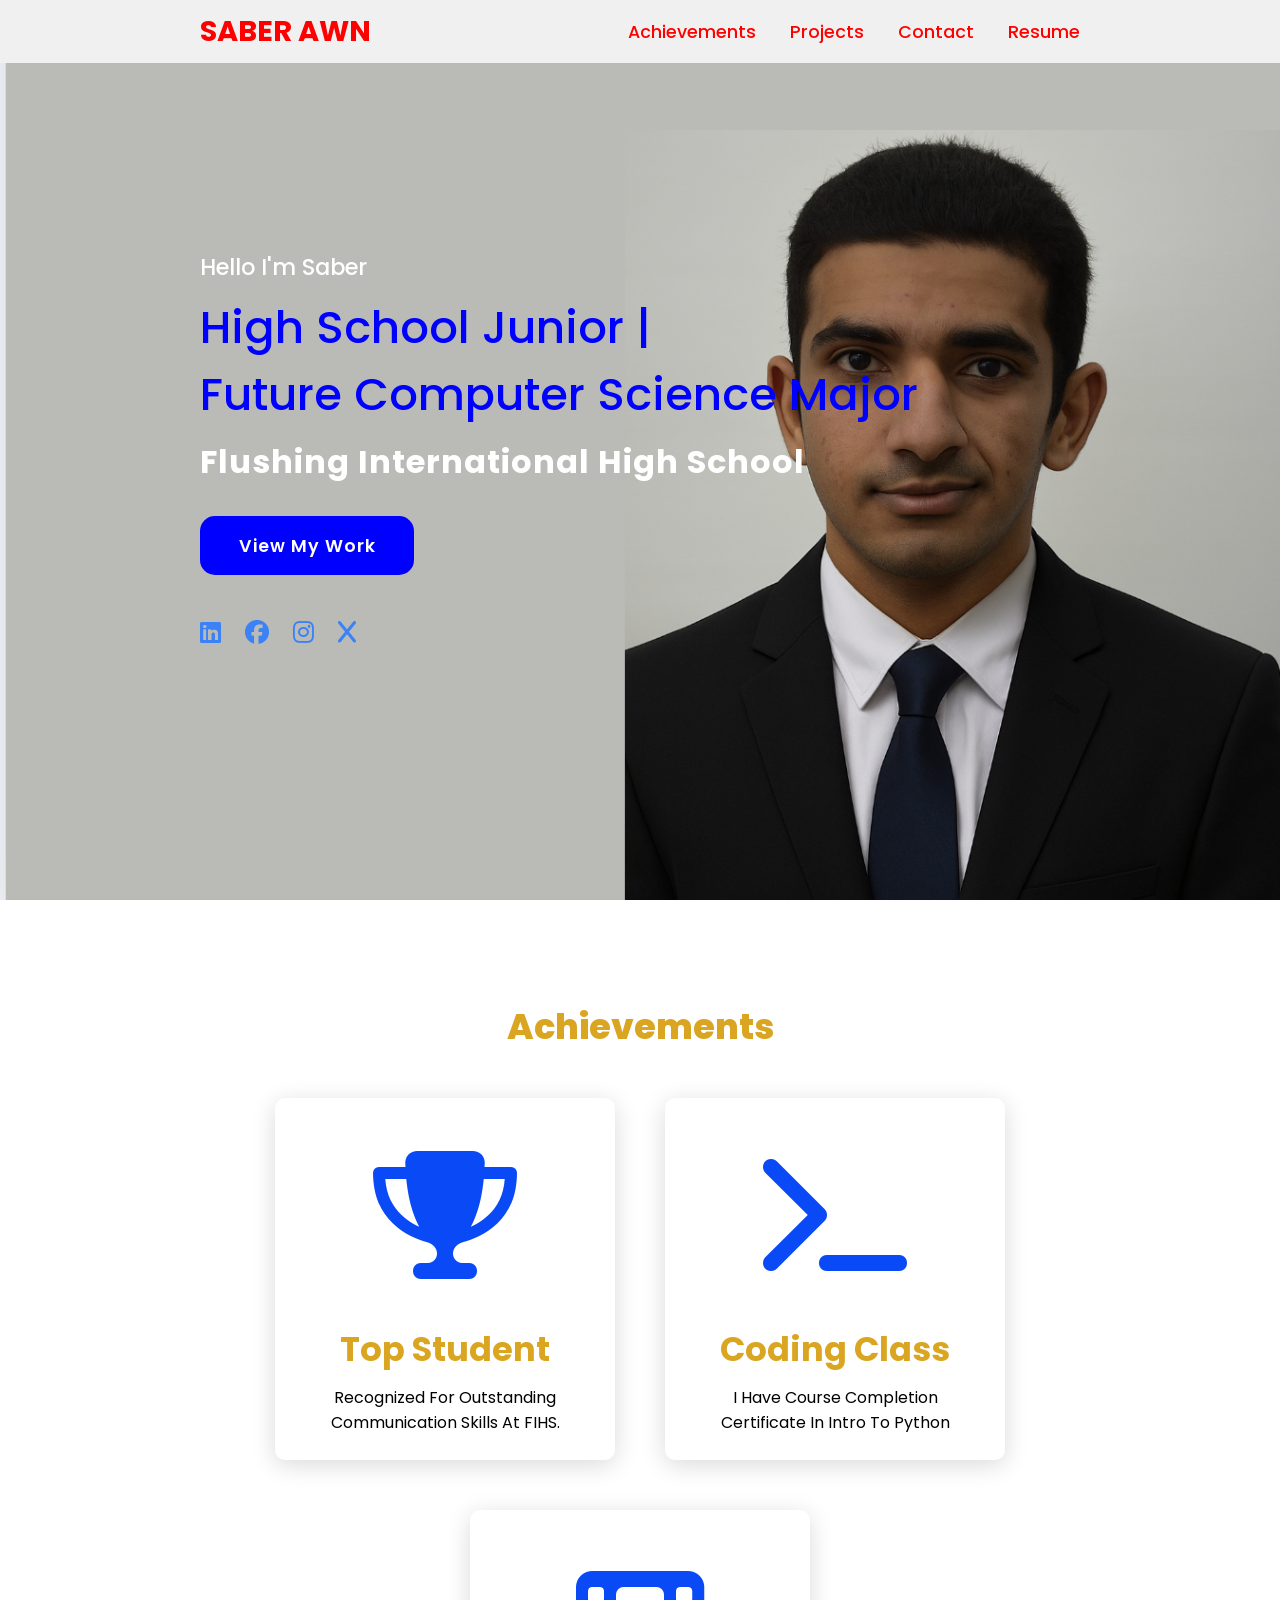
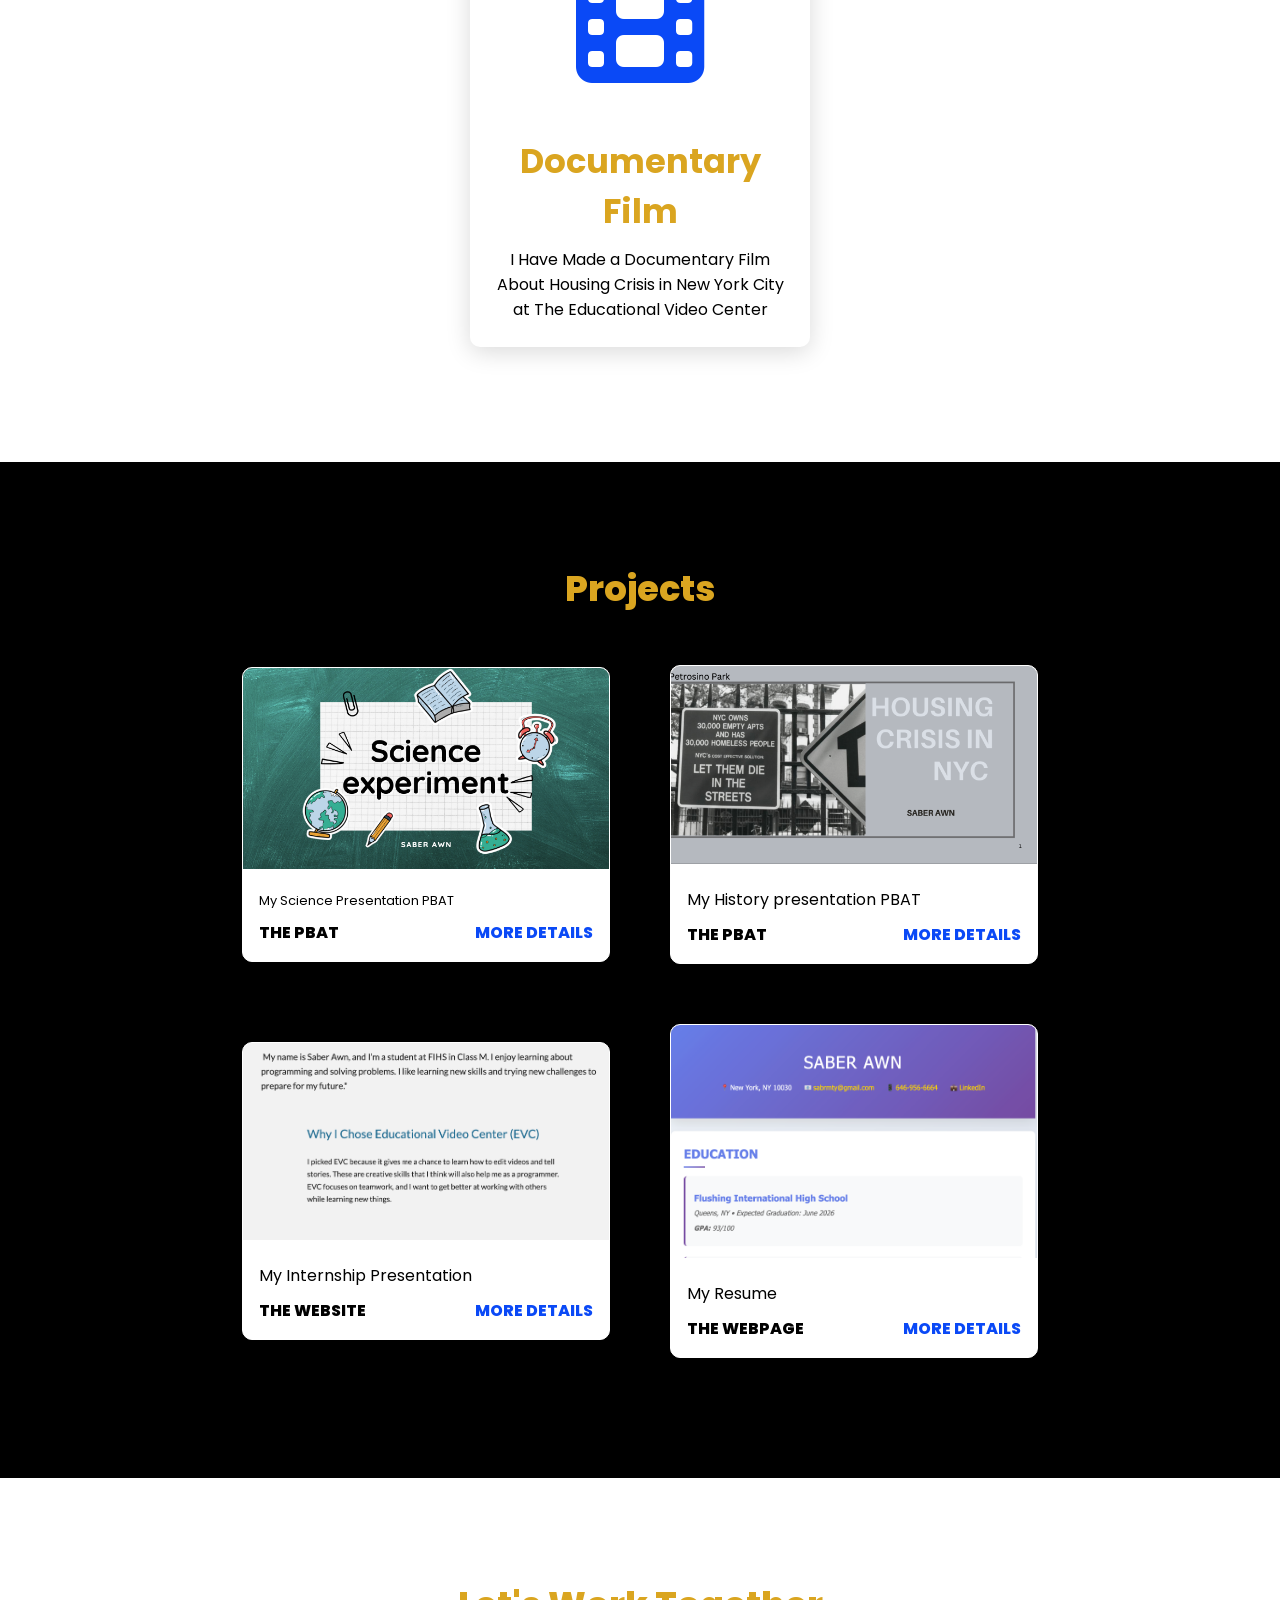
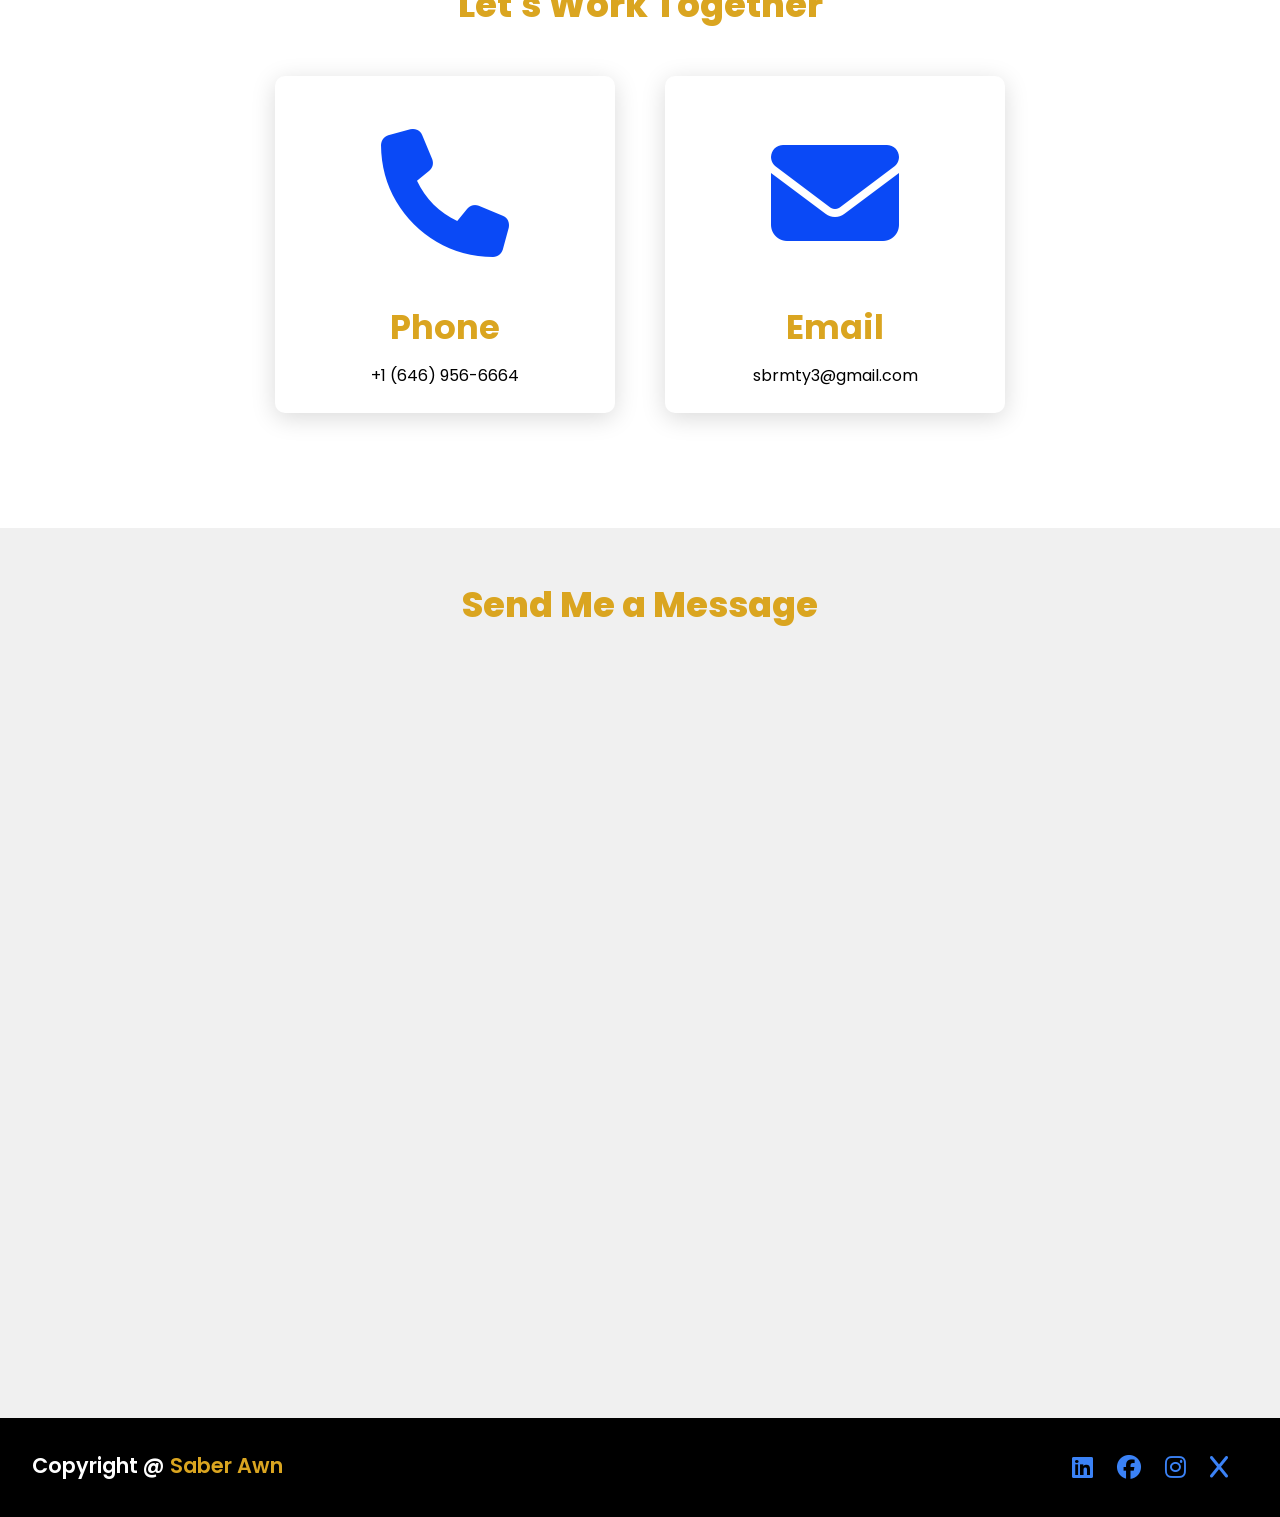
==== index.html @ ce673842 "update" ====
<!DOCTYPE html>
<html lang="en">
<head>
    <meta charset="UTF-8">
    <meta name="viewport" content="width=device-width, initial-scale=1.0">
    <link rel="stylesheet" href="https://cdnjs.cloudflare.com/ajax/libs/font-awesome/6.7.2/css/all.min.css">
    <link rel="stylesheet" href="style.css">
    <title>Saber Awn</title>
    <link rel="icon" type="image/x-icon" href="favicon.ico/favicon_io/android-chrome-192x192.png">
    <!-- Google tag (gtag.js) -->
<script async src="https://www.googletagmanager.com/gtag/js?id=G-M1ZQZ304C9"></script>
<script>
  window.dataLayer = window.dataLayer || [];
  function gtag(){dataLayer.push(arguments);}
  gtag('js', new Date());

  gtag('config', 'G-M1ZQZ304C9');
</script>
</head>
<body>
    <header> 
        <a href="#" class="logo ">Saber Awn</a>
        <nav class="navigation">
            <a href="#Achievements">Achievements</a>
            <a href="#projects">Projects</a>
            <a href="#contact">Contact</a>
            <a href="./Resume/my_resume.html">Resume</a>
        </nav>
    </header>

    <section class="main">
        <div>
            <h2>Hello I'm Saber <br><span>High School Junior | <br>Future Computer Science Major</span></h2>
            <h3> Flushing International High School</h3>
            <a href="#projects" class="main-btn ">View My Work</a>
            <div class="soial-icons">
                <a href="https://www.linkedin.com/in/saber-awn-20b7562ba/"><i class="fa-brands fa-linkedin"></i></a>
                <a href="https://www.facebook.com/profile.php?id=100034119039541"><i class="fa-brands fa-facebook"></i></a>
                <a href="https://www.instagram.com/sbr._.16/"><i class="fa-brands fa-instagram"></i></a>
                <a href="#"><i class="fa-solid fa-x"></i></a>

            </div>
        </div>

    </section>

    <section id="Achievements">
        <h2 class="title">Achievements</h2>
        <div class="content">
            <div class="card">
                <div class="icon">
                    <i class="fa-solid fa-trophy"></i>
                </div>
                <div class="info">
                    <h3>Top Student</h3>
                    <p>Recognized For Outstanding Communication Skills At FIHS.</p>
                </div>
            </div>
            <div class="card">
                <div class="icon">
                    <i class="fa-solid fa-terminal"></i>
                </div>
                <div class="info">
                    <h3>Coding Class</h3>
                    <p>I Have Course Completion Certificate In Intro To Python</p>
                </div>
            </div>
            <div class="card">
                <div class="icon">
                    <i class="fa-solid fa-film"></i>
                </div>
                <div class="info">
                    <h3> Documentary Film</h3>
                    <p>I Have Made a Documentary Film About Housing Crisis in New York City at The Educational Video Center</p>
                </div>
            </div>
        </div> 
    </section>

    <section class="projects" id="projects">
        <h2 class="title"> Projects</h2>
        <div class="content">
            <div class="project-card">
                <div class="project-image">
                    <img src="images/Screenshot 2025-03-21 at 4.59.46 PM.png"/>
                </div>
                <div class="project-info">
                    <p class="project-category">My Science Presentation PBAT</p>
                    <strong class="project-title">
                        <span>The PBAT</span>
                        <a href="pdf/presentation for saber_20240524_183401_0000.pdf" class="More-details">More Details</a>
                    </strong>
                </div>
            </div>
            <div class="project-card">
                <div class="project-image">
                    <img src="images/Screenshot 2025-03-21 at 5.25.22 PM.png"/>
                </div>
                <div class="project-info">
                    <p class="project-categor">My History presentation PBAT</p>
                    <strong class="project-title">
                        <span>The PBAT</span>
                        <a href="pdf/History PBAT_20250321_162429_0000.pdf" class="More-details">More Details</a>
                    </strong>
                </div>
            </div>
            <div class="project-card">
                <div class="project-image">
                    <img src="images/Screenshot 2025-03-21 at 5.28.54 PM.png"/>
                </div>
                <div class="project-info">
                    <p class="project-categor">My Internship Presentation</p>
                    <strong class="project-title">
                        <span>The Website</span>
                        <a href="https://sites.google.com/nycstudents.net/saber-awn/about?pli=1&authuser=4" class="More-details">More Details</a>
                    </strong>
                </div>
            </div>
            <div class="project-card">
                <div class="project-image">
                    <img src="images/Resume.png"/>
                </div>
                <div class="project-info">
                    <p class="project-categor">My Resume</p>
                    <strong class="project-title">
                        <span>The Webpage</span>
                        <a href="./Resume/my_resume.html" class="More-details">More Details</a>
                    </strong>
                </div>
            </div>
        </div>
    </section>
    <section class="cards contact" id="contact">
        <h2 class="title">Let's Work Together</h2>
        <div class="content">
            <div class="card">
                <div class="icon">
                    <i class="fas fa-phone"></i>
                </div>
                <div class="info">
                    <h3>Phone</h3>
                    <p><a href="sms:+16469566664" style="text-decoration: none; color: inherit;">+1 (646) 956-6664</a></p>
                </div>
            </div>
            <div class="card">
                <div class="icon">
                    <i class="fas fa-envelope"></i>
                </div>
                <div class="info">
                    <h3>Email</h3>
                    <p><a href="https://mail.google.com/mail/?view=cm&fs=1&to=sbrmty3@gmail.com" target="_blank" style="text-decoration: none; color: inherit;">sbrmty3@gmail.com</a></p>
                </div>
            </div>
        </div>
    </section>
    <section id="contact-form">
    <h2 class="title">Send Me a Message</h2>
    <div class="form-container">
        <iframe src="https://docs.google.com/forms/d/e/1FAIpQLSfvhtZJKUwGpBz9OEqY_GlF-Fyp3phHawpEoHS9QrpFqyehDg/viewform?embedded=true" 
                width="640" height="689" frameborder="0" marginheight="0" marginwidth="0">
            Loading…
        </iframe>
    </div>
</section>
<footer class="footer">
        <p class="footer-title">Copyright @ <span>Saber Awn</span></p>
        <div class="soial-icons">
            <a href="https://www.linkedin.com/in/saber-awn-20b7562ba/"><i class="fa-brands fa-linkedin"></i></a>
            <a href="https://www.facebook.com/profile.php?id=100034119039541"><i class="fa-brands fa-facebook"></i></a>
            <a href="https://www.instagram.com/sbr._.16/"><i class="fa-brands fa-instagram"></i></a>
            <a href="#"><i class="fa-solid fa-x"></i></a>

        </div>
    </footer>

</body>
</html>
---- style.css ----
@import url('https://fonts.googleapis.com/css2?family=Poppins:ital,wght@0,100;0,200;0,300;0,400;0,500;0,600;0,700;0,800;0,900;1,100;1,200;1,300;1,400;1,500;1,600;1,700;1,800;1,900&display=swap');
*{
    font-family: "Poppins", sans-serif;
    margin: 0;
    padding: 0;
    box-sizing: border-box;
    scroll-behavior: smooth;
}
header{
    background-color: #f0f0f0;
    width: 100%;
    position: fixed;
    z-index: 999 ;
    display: flex ;
    justify-content: space-between;
    align-items: center ;
    padding: 10px 200px ;
}

.logo{
    text-decoration:  none;
    color: red;
    text-transform: uppercase;
    font-weight: 700;
    font-size: 1.8em;
}

.navigation a{
     color: red;
     text-decoration: none ;
     font-size: 1.1em ;
     font-weight: 500 ;
     padding-left: 30px;

}

.navigation a:hover{
    color: blue;

}

section{
    padding: 100px 200px ;
}

.main{
    width: 100%;
    min-height: 100vh;
    display: flex;
    align-items: center ;
    background: url(images/new\ picture.png) no-repeat; 
    background-size: cover;
    background-position: right center;
    background-attachment: fixed;
}
.main h2{
    color: white;
    font-size: 1.4em;
    font-weight: 500;
}

.main h2 span{
    display: inline-block;
    margin-top: 10px;
    color: blue;
    font-size: 2em;
    font-weight: 500;
}

.main h3{
    color: white;
    font-size: 2em;
    font-weight: 700;
    letter-spacing: 1px;
    margin-top: 10px;
    margin-bottom: 30px;
}

.main-btn{
    color: white;
     background-color: blue;
     text-decoration: none ;
     font-size: 1.1em ;
     font-weight: 600;
     display: inline-block ;
     padding: 0.9375em 2.1875em;
     letter-spacing: 1px;
     border-radius: 15px;
     margin-bottom: 40px;
     transition: 0.7s ease;
}

.main-btn:hover{
    background-color: #0a49f6;
    transform: scale(1.1);
}

.soial-icons a {
    color: #fff;
    font-size: 1.7em;
    padding-right: 30px;
}

.title{
     display: flex;
     justify-content: center;
     color: goldenrod;
     font-size: 2.2em;
     font-weight: 800;
     margin-bottom: 30px;
}

.content {
    display: flex; 
    justify-content: center; /* Moves the cards to the center horizontally */
    align-items: center; /* Moves the cards to the center vertically */
    flex-wrap: wrap; /* Allows cards to go to the next line if needed */
    gap: 20px; /* Adds space between cards */
}

.card {
    background-color: #fff;
    width: 21.25em;
    box-shadow: 0 5px 25px rgba(1 1 1 / 15%);
    border-radius: 10px;
    padding: 25px;
    margin: 15px ;
    transition: 0.7s ease;


}

.card:hover{
    transform: scale(1.1);
}

.icon{
    color: #0a49f6;
    font-size: 8em;
    text-align: center;
}
.info{
    text-align: center;
}

.info h3{
    color: goldenrod;
    font-size: 2.1em;
    font-weight: 700;
    margin: 10px;
}

.projects{
    background-color: black;
}

.projects.content{
    margin-top: 30px ;
}

.project-card{
    background-color: #fff;
    border: 1px solid #fff ;
}



.project-card{
    background-color: #fff;
    border: 1px solid white;
    min-height: 14em;
    width: 23em;
    overflow: hidden;
    border-radius: 10px;
    margin: 20px;
    transition: 0.7s ease;
}

.project-card:hover{
    transform: scale(1.1);
}
.project-card:hover .project-image{
    opacity: 0.9;
}

.project-image img{
    width: 100%;
     
}

.project-info{
    padding: 1em;
}

.project-category{
    font-size: 0.8em;
    color: black;
}

.project-title{
    display: flex;
    justify-content: space-between;
    text-transform: uppercase;
    font-weight: 800;
    margin-top: 10px;
}

.More-details{
    text-decoration: none;
    color: #0a49f6;
}
.More-details:hover{
    color: purple;
}

.footer{
    background-color: black;
    color: white;
    padding: 2em;
    display: flex;
    justify-content: space-between;
}

.footer-title{
    font-size: 1.3em;
    font-weight: 600;
}

.footer-title span{
    color: goldenrod;
}

.soial-icons a {
    color: #3b82f6;
    font-size: 1.5em;
    padding-right: 20px;
    transition: color 0.3s ease;
}

.soial-icons a:hover {
    color: #2563eb;
}
#contact-form {
    padding: 50px 20px;
    background-color: #f0f0f0;
    text-align: center;
}

#contact-form .form-container {
    max-width: 800px;
    margin: auto;
}

#contact-form iframe {
    width: 100%;
    height: 700px;
    border: none;
    border-radius: 10px;
}


@media (max-width:1023px){
    header{
        padding: 12px 20px;
    }
    .navigation a {
        padding-left: 10px;
    }
    
    .title {
        font-size: 1.8em;
    }
    
    section {
        padding: 80px 20px;
    }
    
    .main-content h2 {
        font-size: 1em;
    }
    
    .main-content h3 {
        font-size: 1.6em;
    }
    
    .content {
        flex-direction: column;
        align-items: center;
    }
}

@media (max-width: 641px) {
    body {
        font-size: 12px;
    }

    .main-content h2 {
        font-size: 0.8em;
    }

    .main-content h3 {
        font-size: 1.4em;
    }
}

@media (max-width: 300px) {
    body {
        font-size: 10px;
    }
}
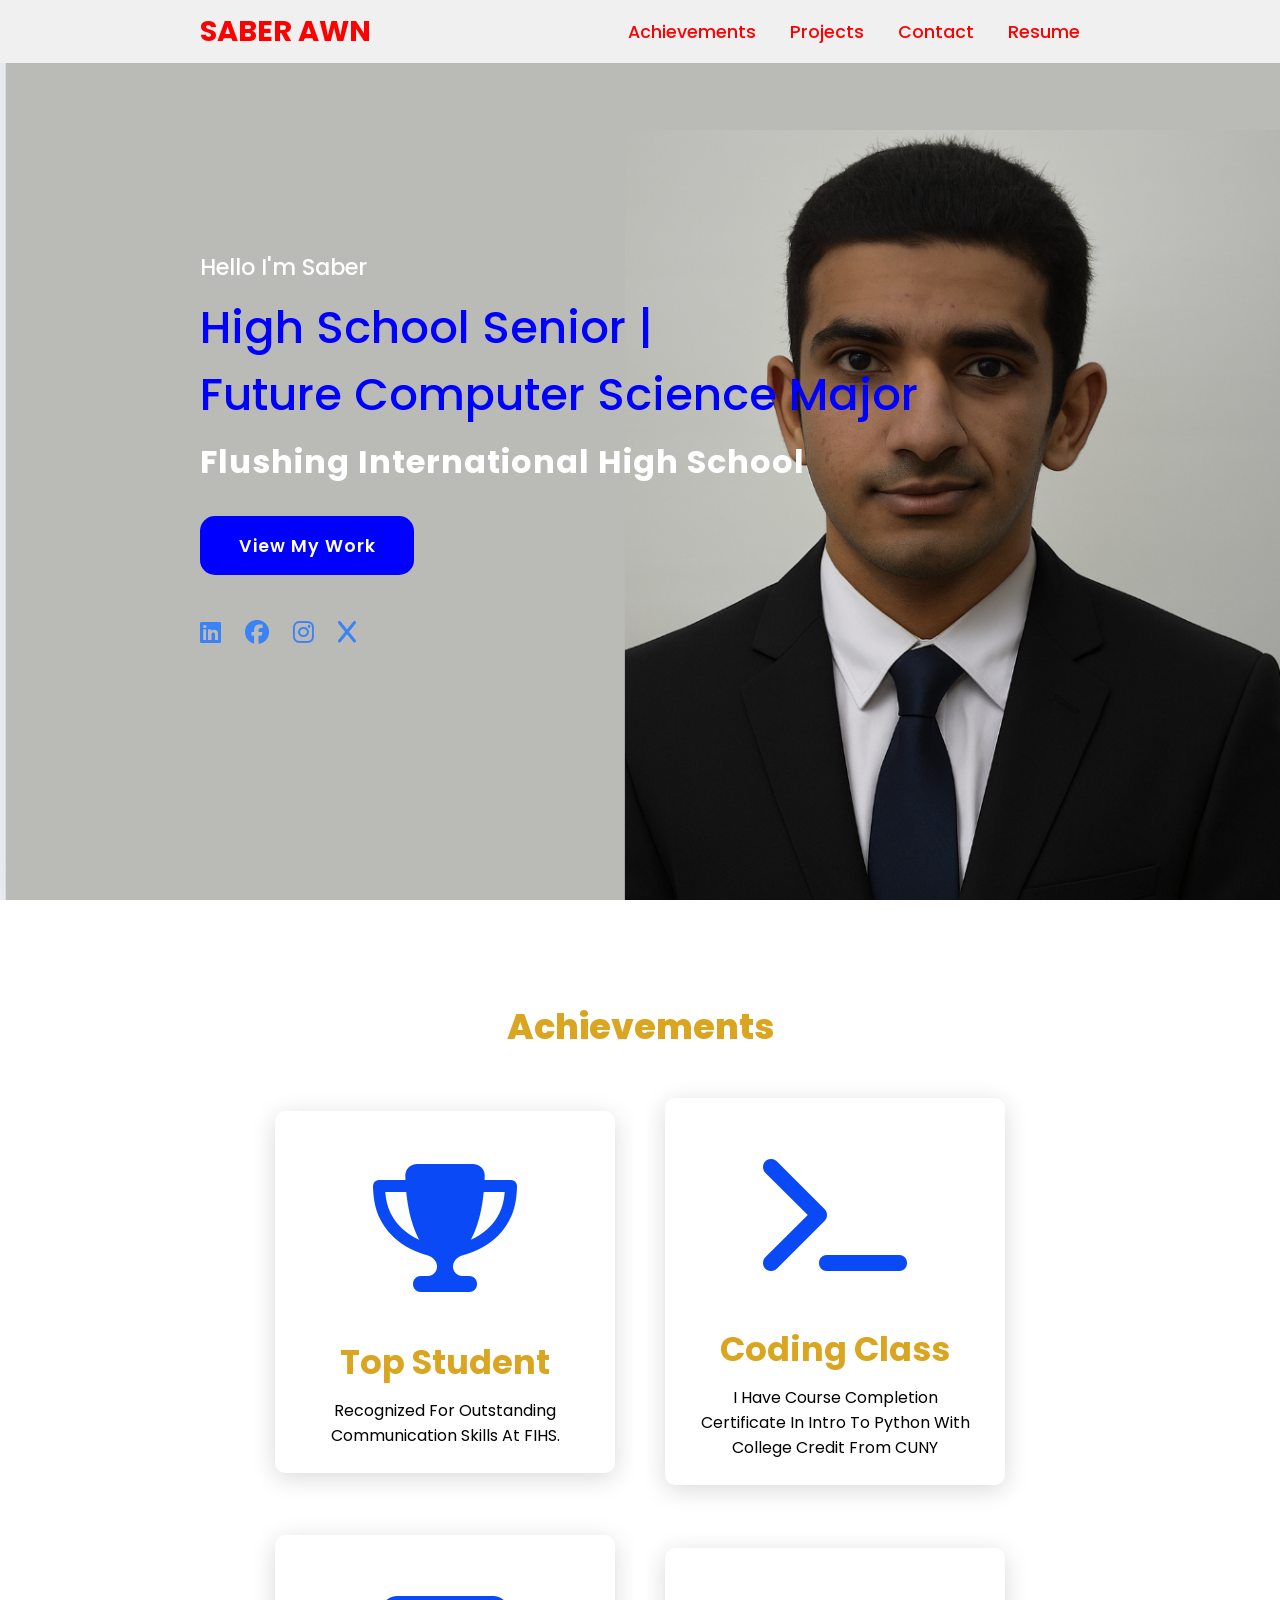
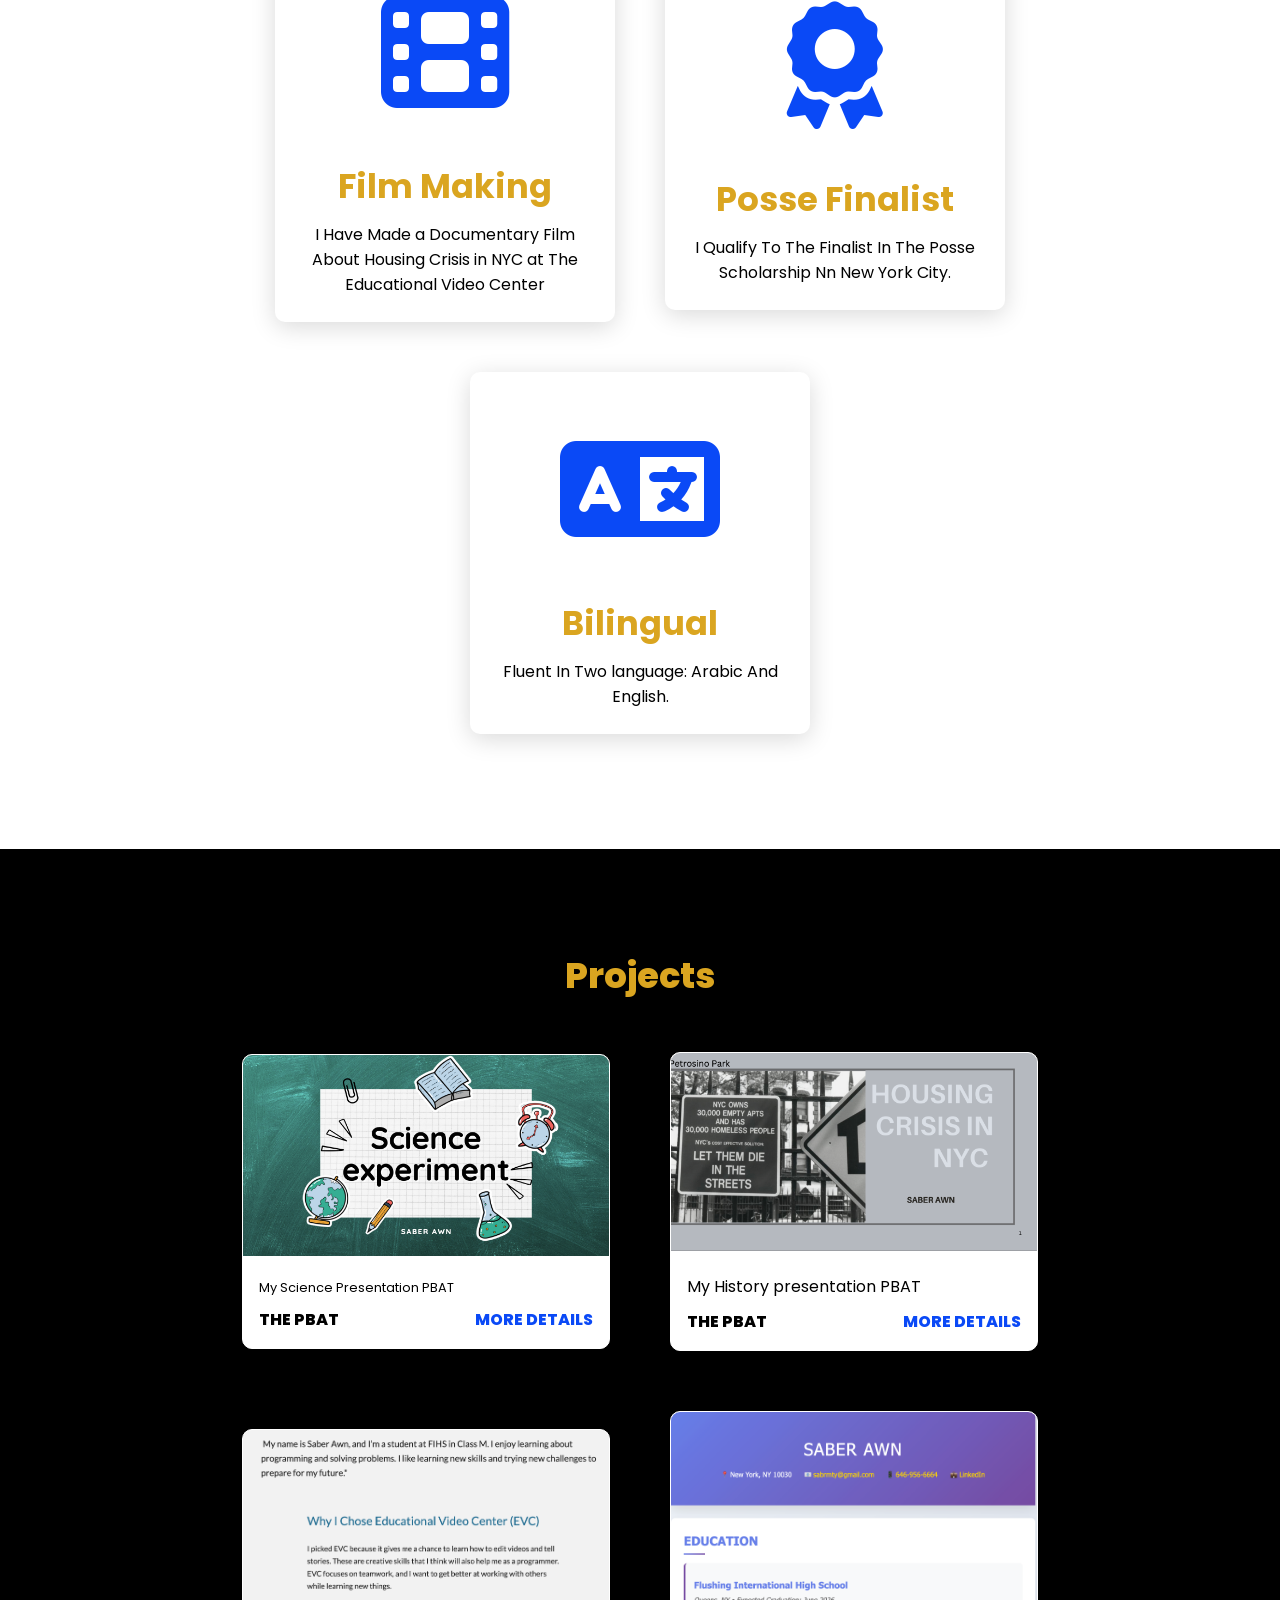
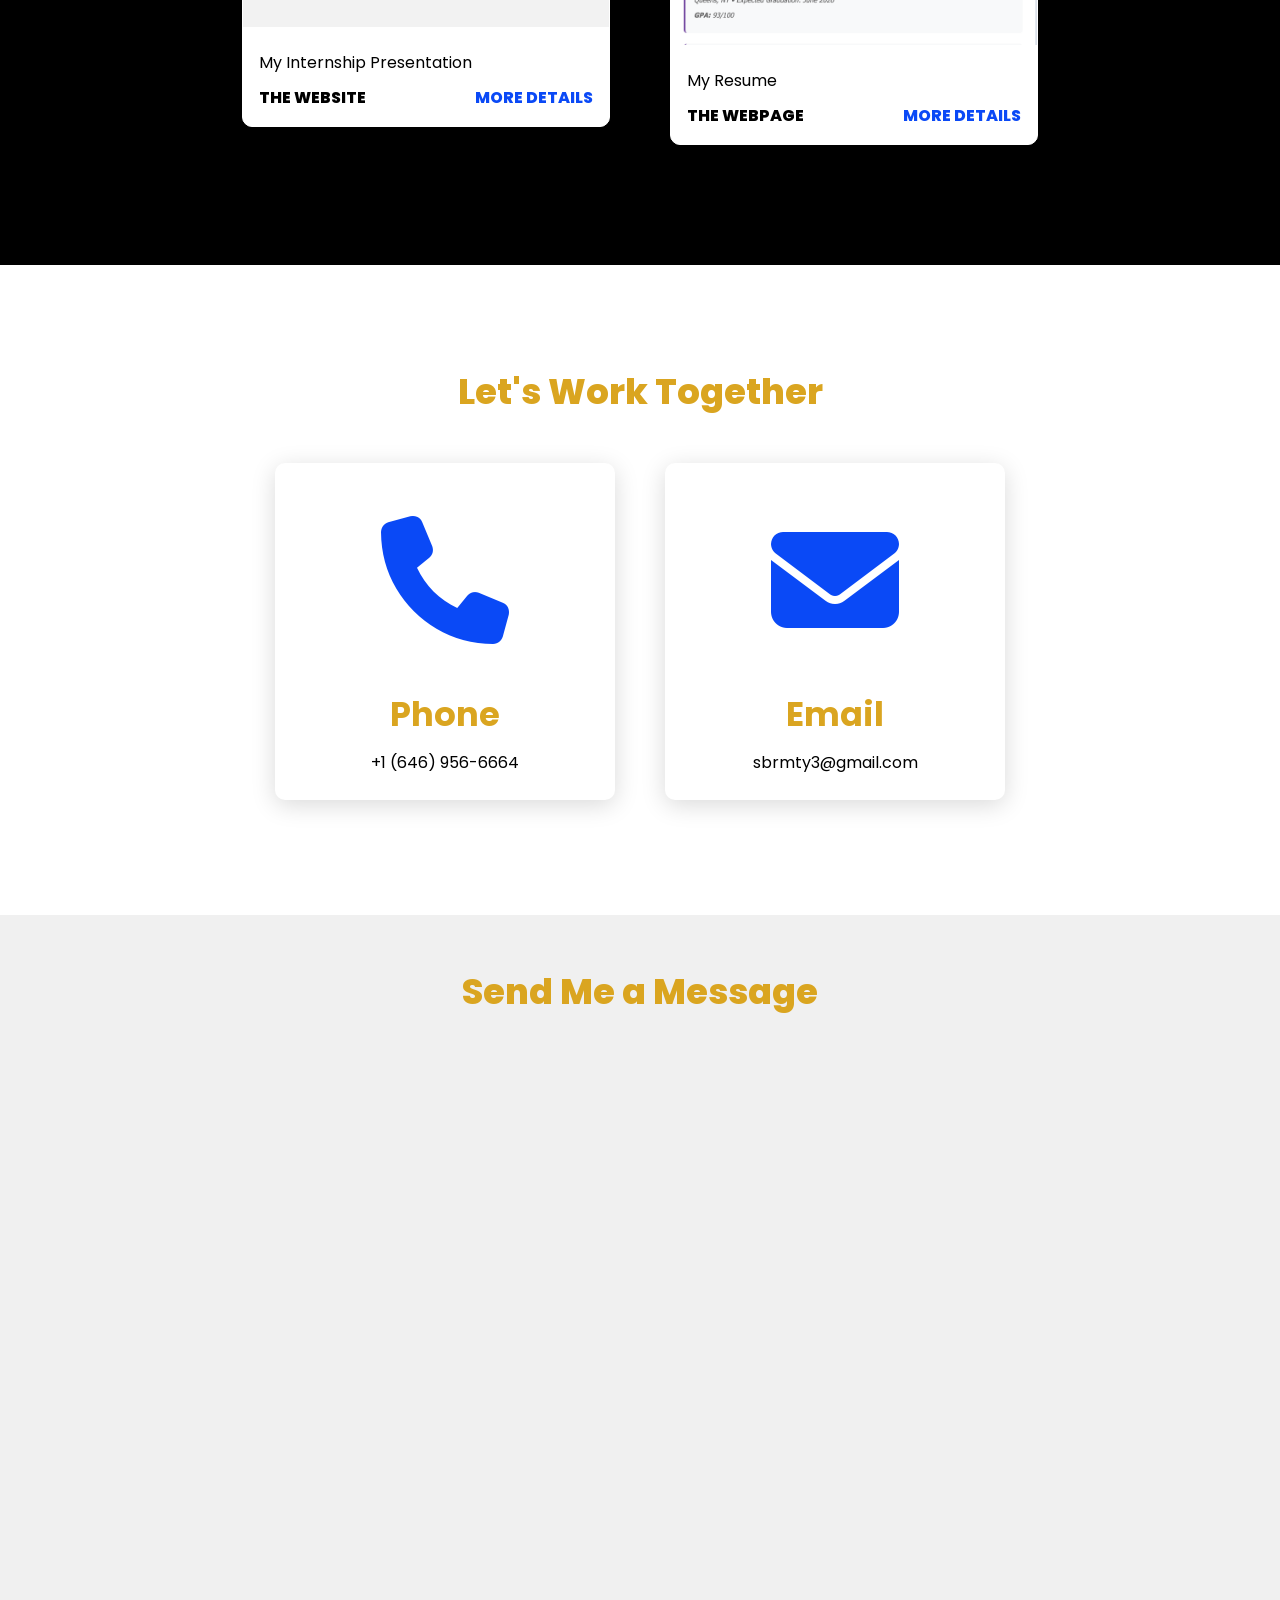
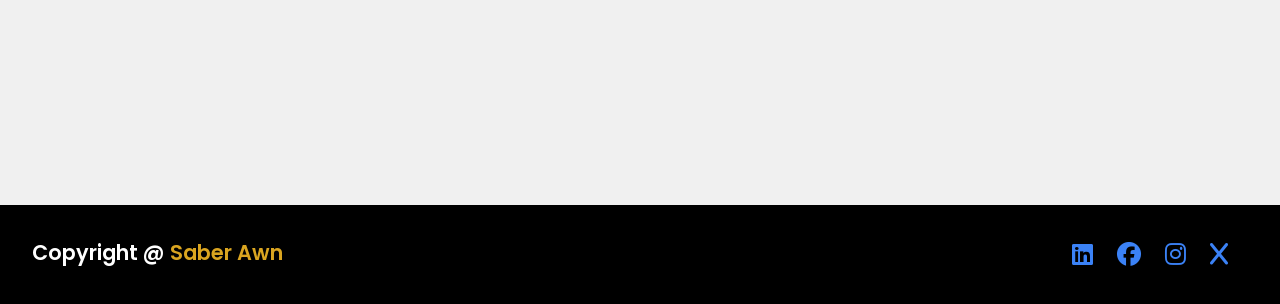
==== commit 0421ff93: "Achievment update" ====
--- a/index.html
+++ b/index.html
@@ -30,7 +30,7 @@
 
     <section class="main">
         <div>
-            <h2>Hello I'm Saber <br><span>High School Junior | <br>Future Computer Science Major</span></h2>
+            <h2>Hello I'm Saber <br><span>High School Senior | <br>Future Computer Science Major</span></h2>
             <h3> Flushing International High School</h3>
             <a href="#projects" class="main-btn ">View My Work</a>
             <div class="soial-icons">
@@ -62,7 +62,7 @@
                 </div>
                 <div class="info">
                     <h3>Coding Class</h3>
-                    <p>I Have Course Completion Certificate In Intro To Python</p>
+                    <p>I Have Course Completion Certificate In Intro To Python With College Credit From CUNY</p>
                 </div>
             </div>
             <div class="card">
@@ -70,8 +70,26 @@
                     <i class="fa-solid fa-film"></i>
                 </div>
                 <div class="info">
-                    <h3> Documentary Film</h3>
-                    <p>I Have Made a Documentary Film About Housing Crisis in New York City at The Educational Video Center</p>
+                    <h3>Film Making</h3>
+                    <p>I Have Made a Documentary Film About Housing Crisis in NYC at The Educational Video Center</p>
+                </div>
+            </div>
+            <div class="card">
+                <div class="icon">
+                    <i class="fa-solid fa-award"></i>
+                </div>
+                <div class="info">
+                    <h3>Posse Finalist</h3>
+                    <p> I Qualify To The Finalist In The Posse Scholarship Nn New York City.</p>
+                </div>
+            </div>
+            <div class="card">
+                <div class="icon">
+                    <i class="fa-solid fa-language"></i>
+                </div>
+                <div class="info">
+                    <h3> Bilingual</h3>
+                    <p> Fluent In Two language: Arabic And English.</p>
                 </div>
             </div>
         </div> 
@@ -112,7 +130,7 @@
                     <p class="project-categor">My Internship Presentation</p>
                     <strong class="project-title">
                         <span>The Website</span>
-                        <a href="https://sites.google.com/nycstudents.net/saber-awn/about?pli=1&authuser=4" class="More-details">More Details</a>
+                        <a href="https://sites.google.com/view/evc-presentation/project-page" class="More-details">More Details</a>
                     </strong>
                 </div>
             </div>
--- a/style.css
+++ b/style.css
@@ -48,7 +48,7 @@
     min-height: 100vh;
     display: flex;
     align-items: center ;
-    background: url(images/new\ picture.png) no-repeat; 
+    background: url(images/new\ picture.png) no-repeat;
     background-size: cover;
     background-position: right center;
     background-attachment: fixed;
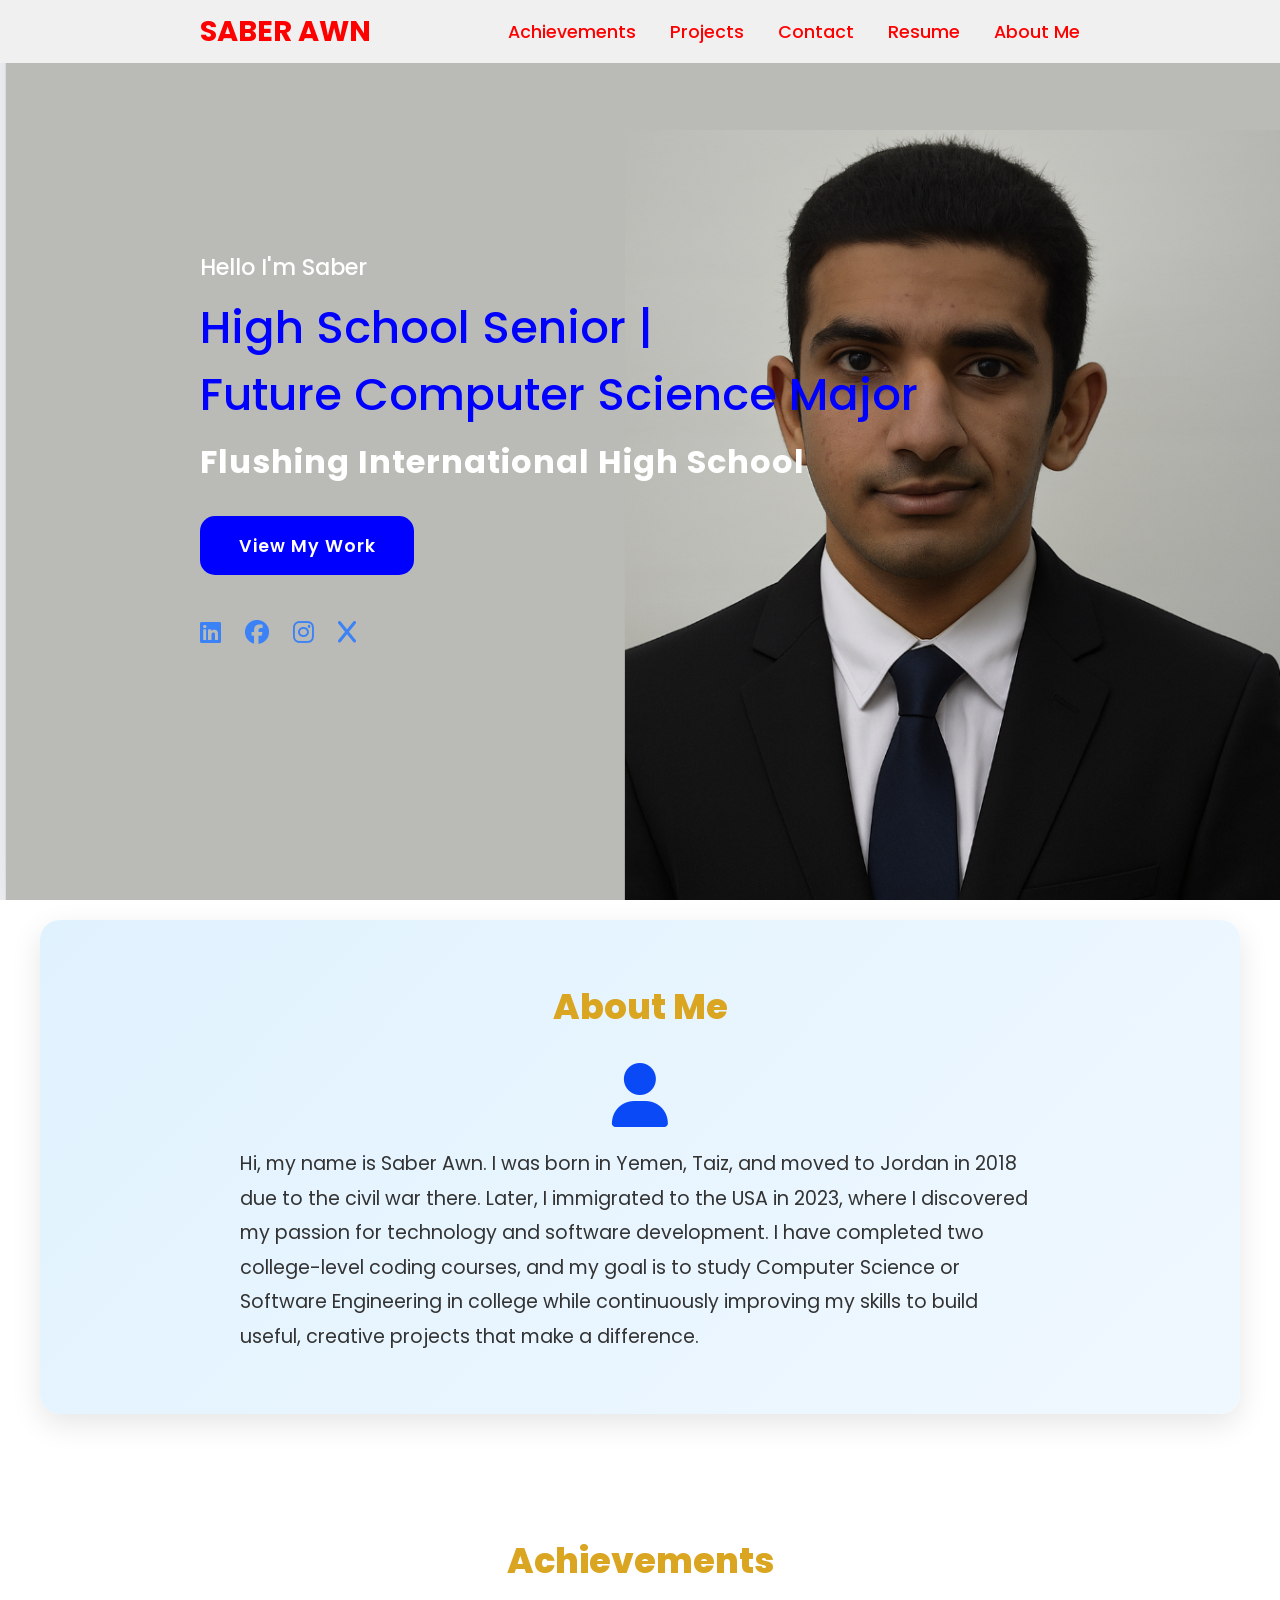
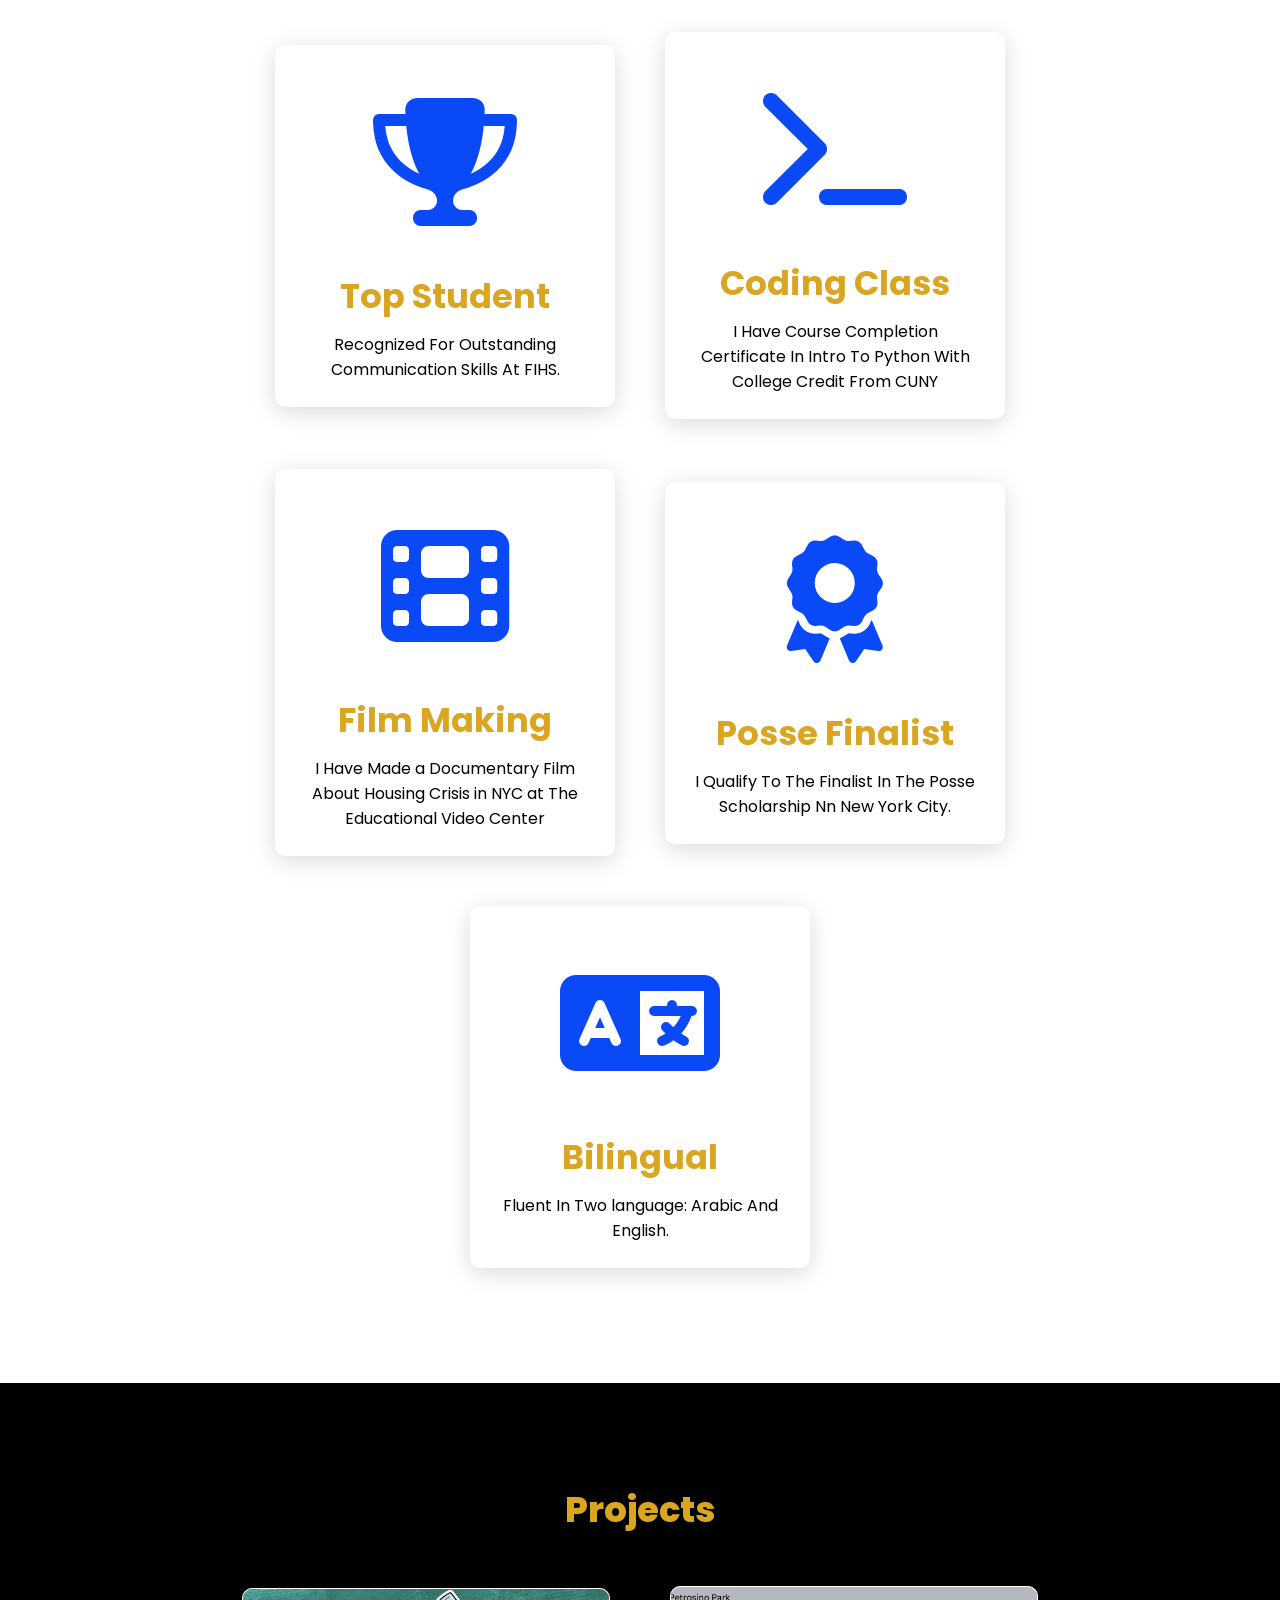
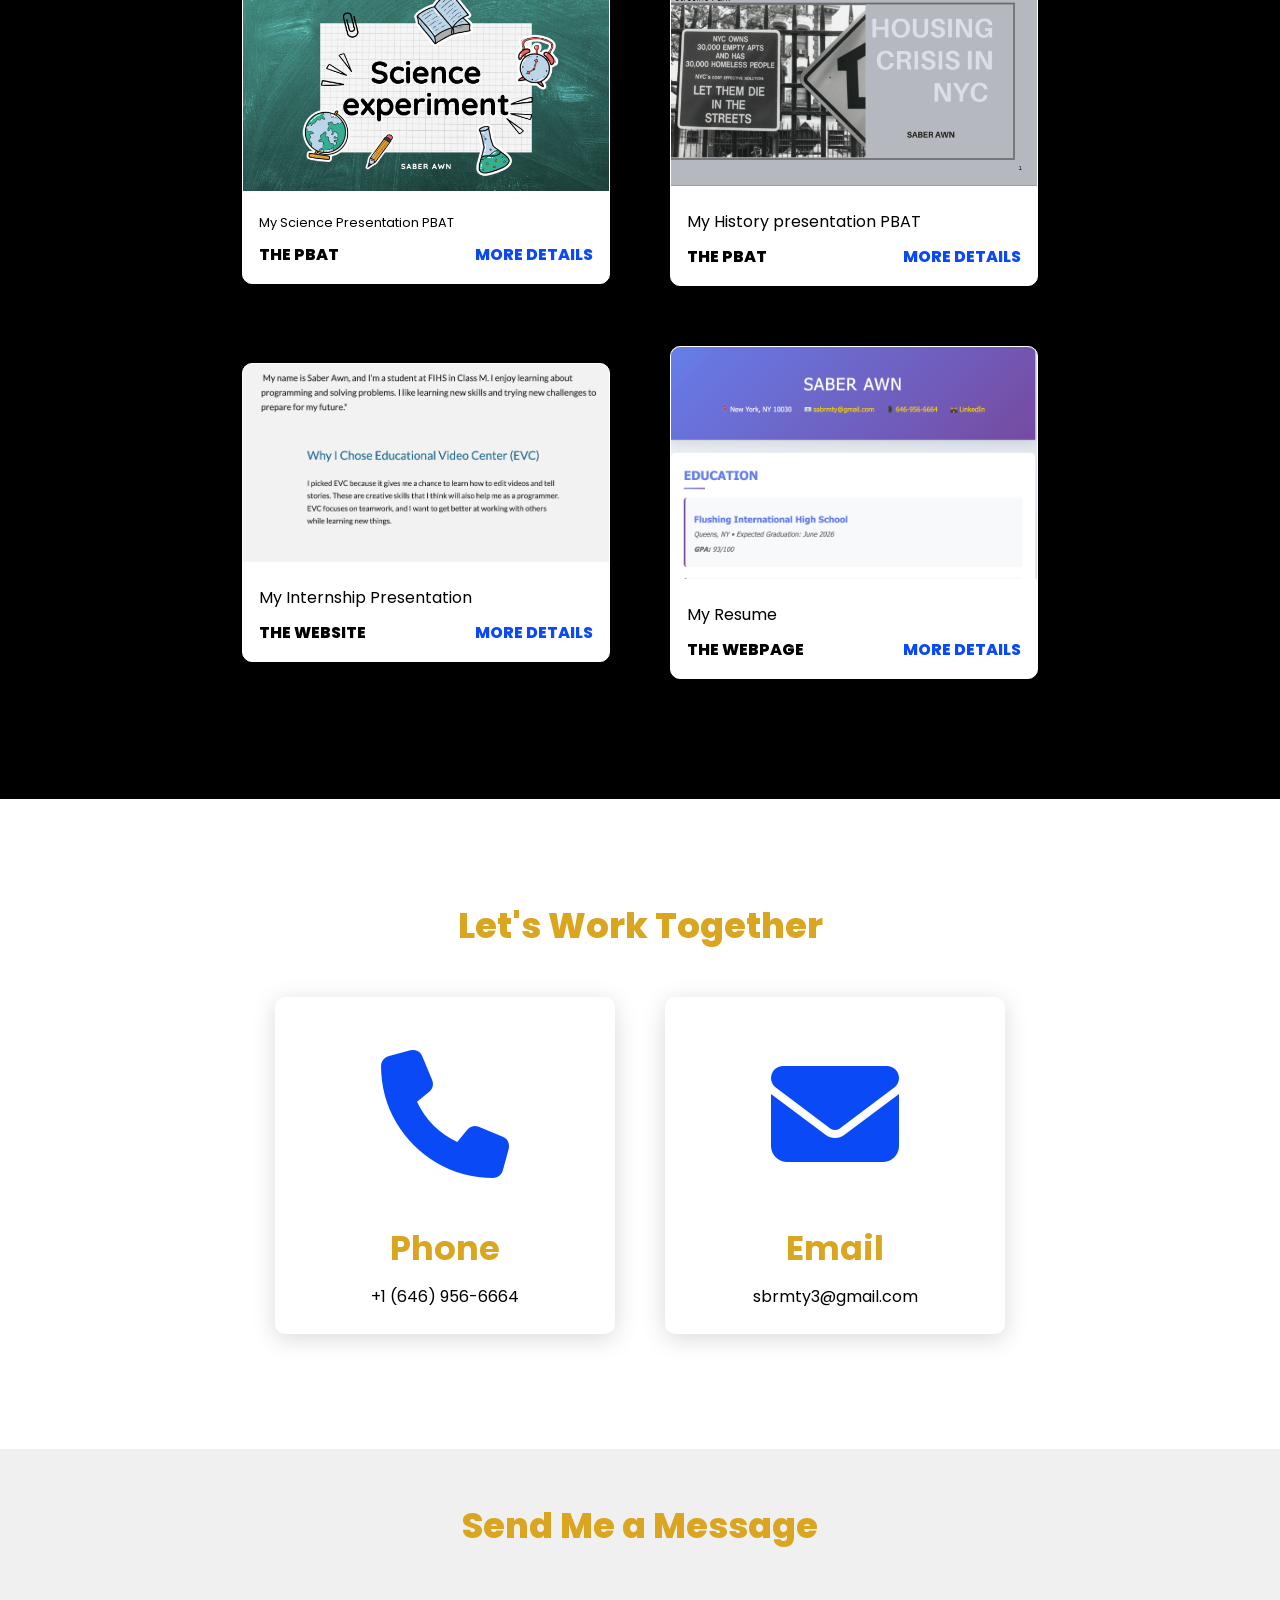
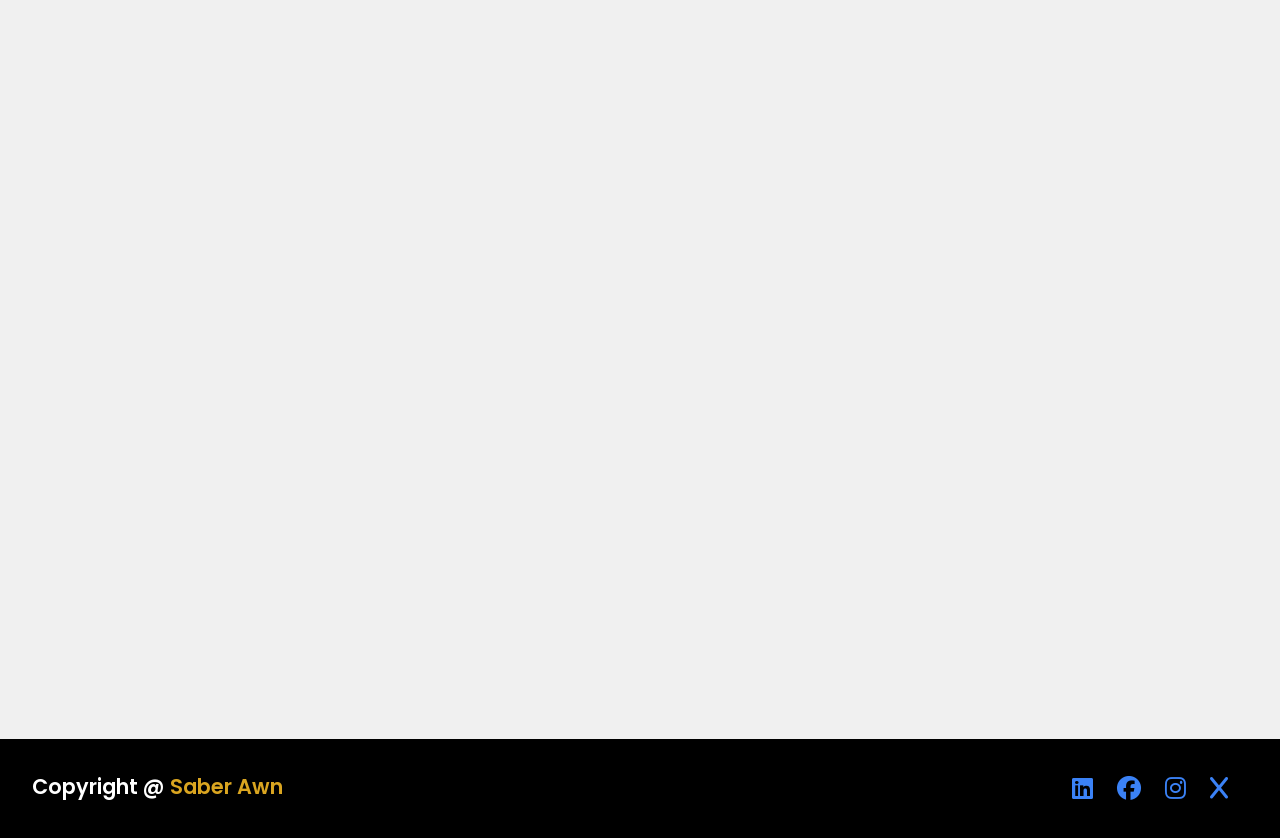
==== commit e16dba6e: "About me" ====
--- a/index.html
+++ b/index.html
@@ -25,6 +25,7 @@
             <a href="#projects">Projects</a>
             <a href="#contact">Contact</a>
             <a href="./Resume/my_resume.html">Resume</a>
+            <a href="#aboutme">About Me</a>
         </nav>
     </header>
 
@@ -40,6 +41,17 @@
                 <a href="#"><i class="fa-solid fa-x"></i></a>
 
             </div>
+        </div>
+
+    </section>
+
+    <section id="aboutme" class="aboutme">
+        <h2 class="title">About Me</h2>
+        <div class="information">
+            <div class="about-icon">
+                <i class="fa-solid fa-user"></i>
+            </div>
+            <p class="info">Hi, my name is Saber Awn. I was born in Yemen, Taiz, and moved to Jordan in 2018 due to the civil war there. Later, I immigrated to the USA in 2023, where I discovered my passion for technology and software development. I have completed two college-level coding courses, and my goal is to study Computer Science or Software Engineering in college while continuously improving my skills to build useful, creative projects that make a difference.</p>
         </div>
 
     </section>
--- a/style.css
+++ b/style.css
@@ -58,7 +58,47 @@
     font-size: 1.4em;
     font-weight: 500;
 }
-
+.information p{
+    color: #222222;
+    font-size: 1.4em;
+    font-weight: 500;
+    text-align:left;
+    margin: 40px auto;
+    line-height:2;
+
+}
+.aboutme {
+    background: linear-gradient(135deg, #e0f2fe 0%, #f0f8ff 100%);
+    padding: 60px 100px;
+    border-radius: 20px;
+    margin: 20px auto;
+    max-width: 1200px;
+    box-shadow: 0 10px 30px rgba(0, 0, 0, 0.1);
+}
+
+.about-icon {
+    text-align: center;
+    margin-bottom: 20px;
+}
+
+.about-icon i {
+    font-size: 4em;
+    color: #0a49f6;
+}
+
+.information {
+    text-align: center;
+}
+
+.information p {
+    color: #333;
+    font-size: 1.2em;
+    font-weight: 400;
+    line-height: 1.8;
+    margin: 0;
+    max-width: 800px;
+    margin: 0 auto;
+}
 .main h2 span{
     display: inline-block;
     margin-top: 10px;
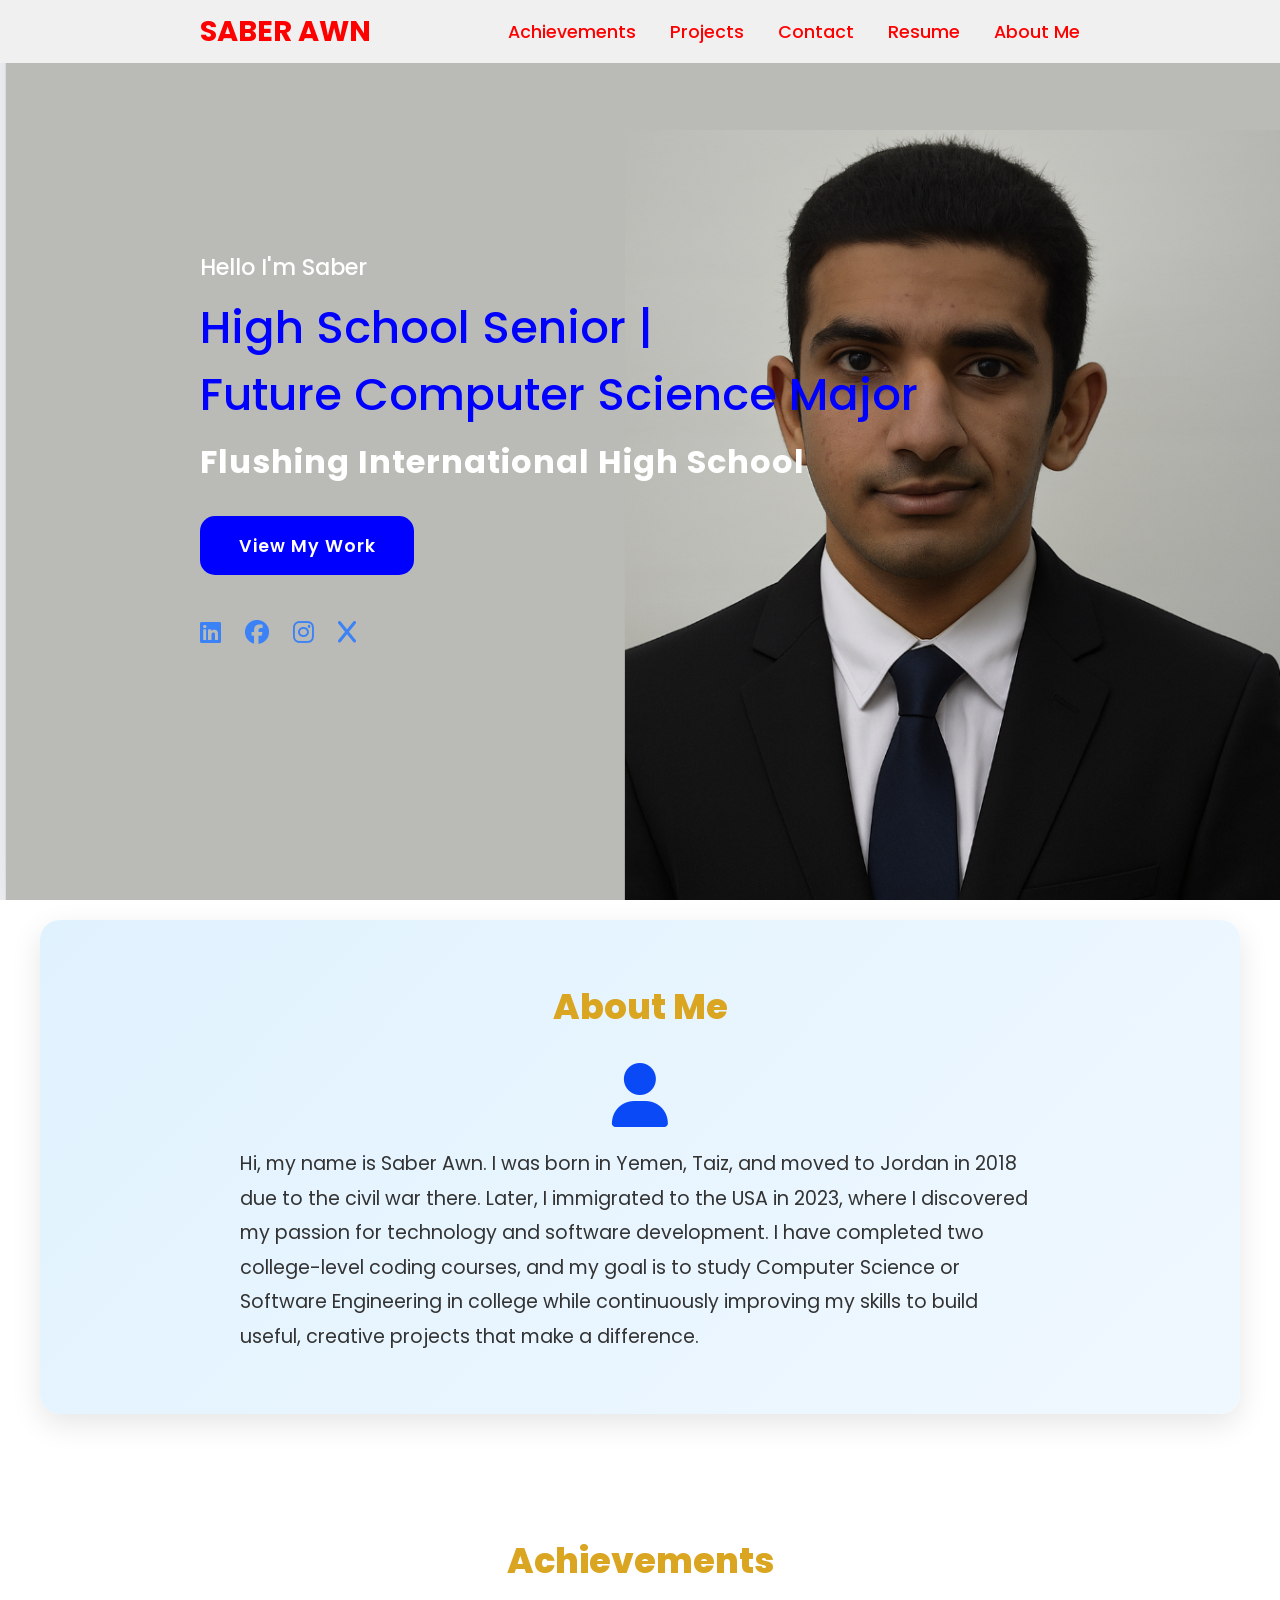
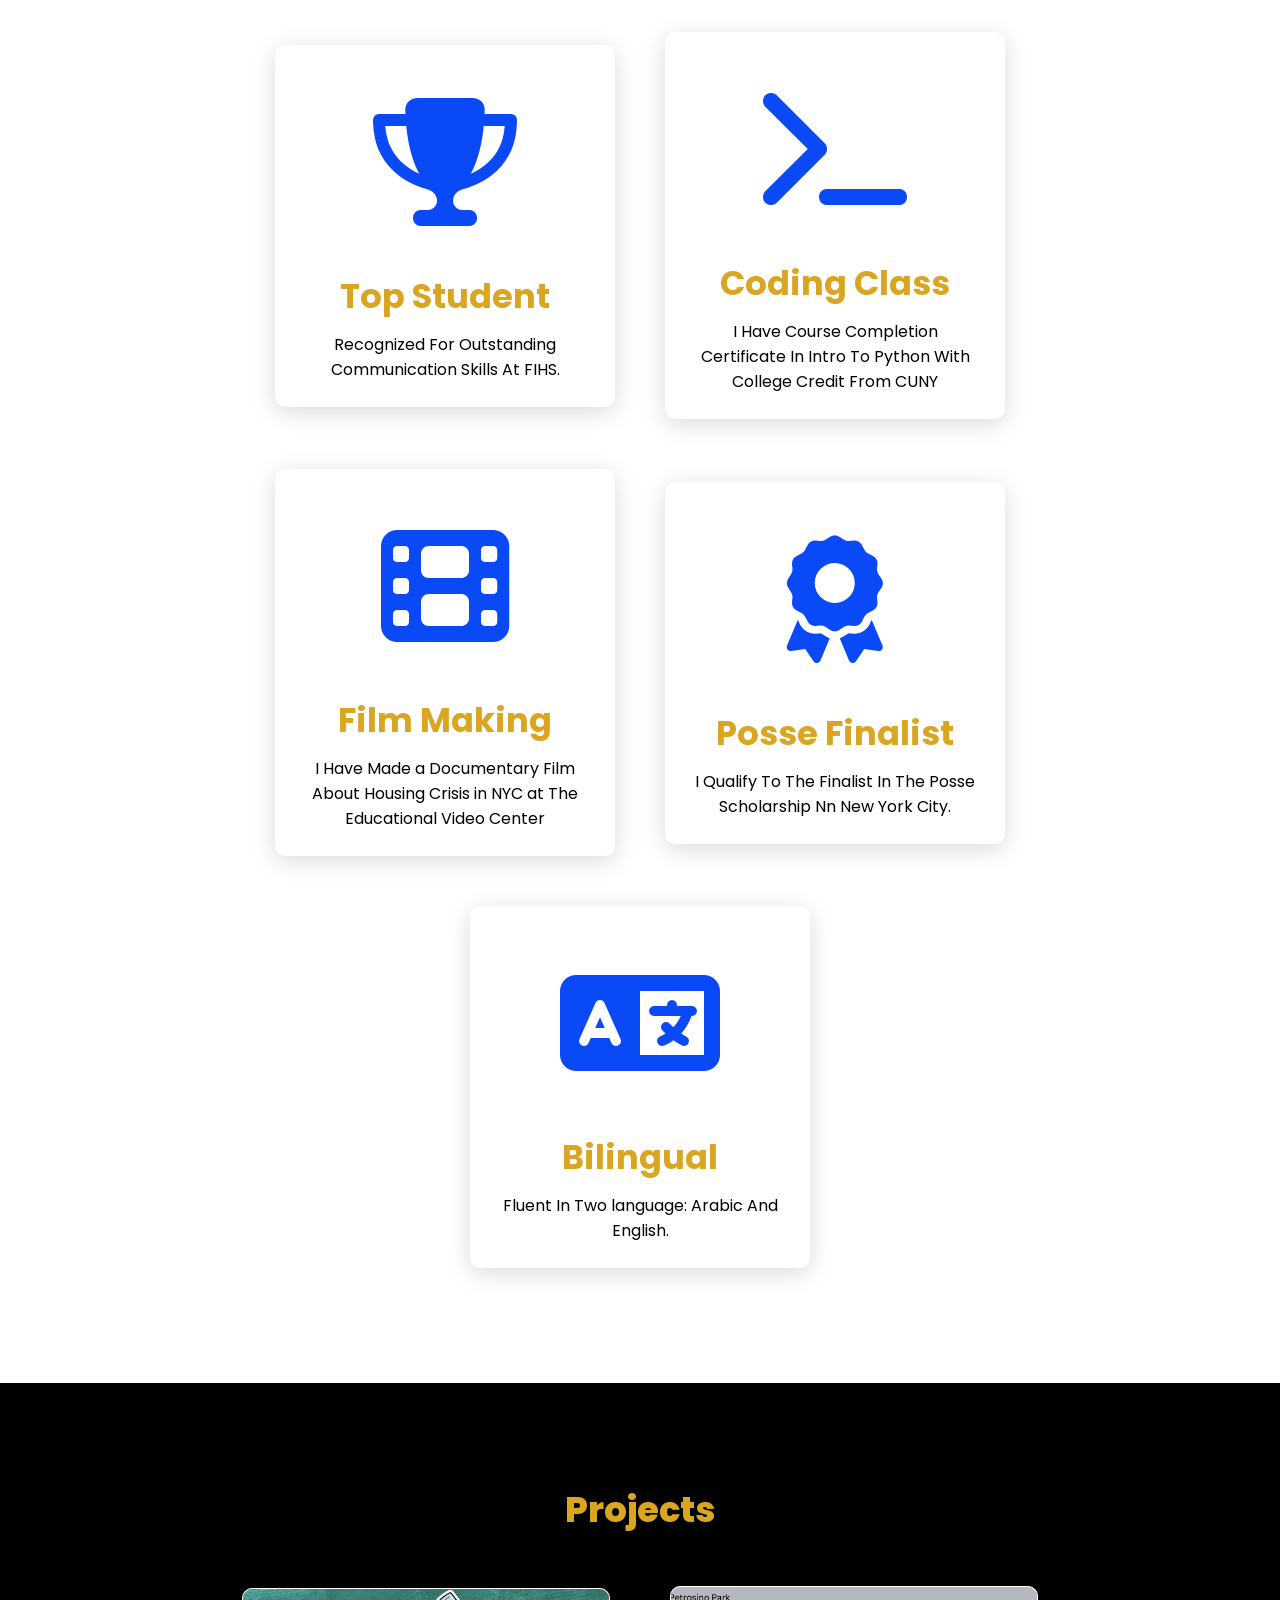
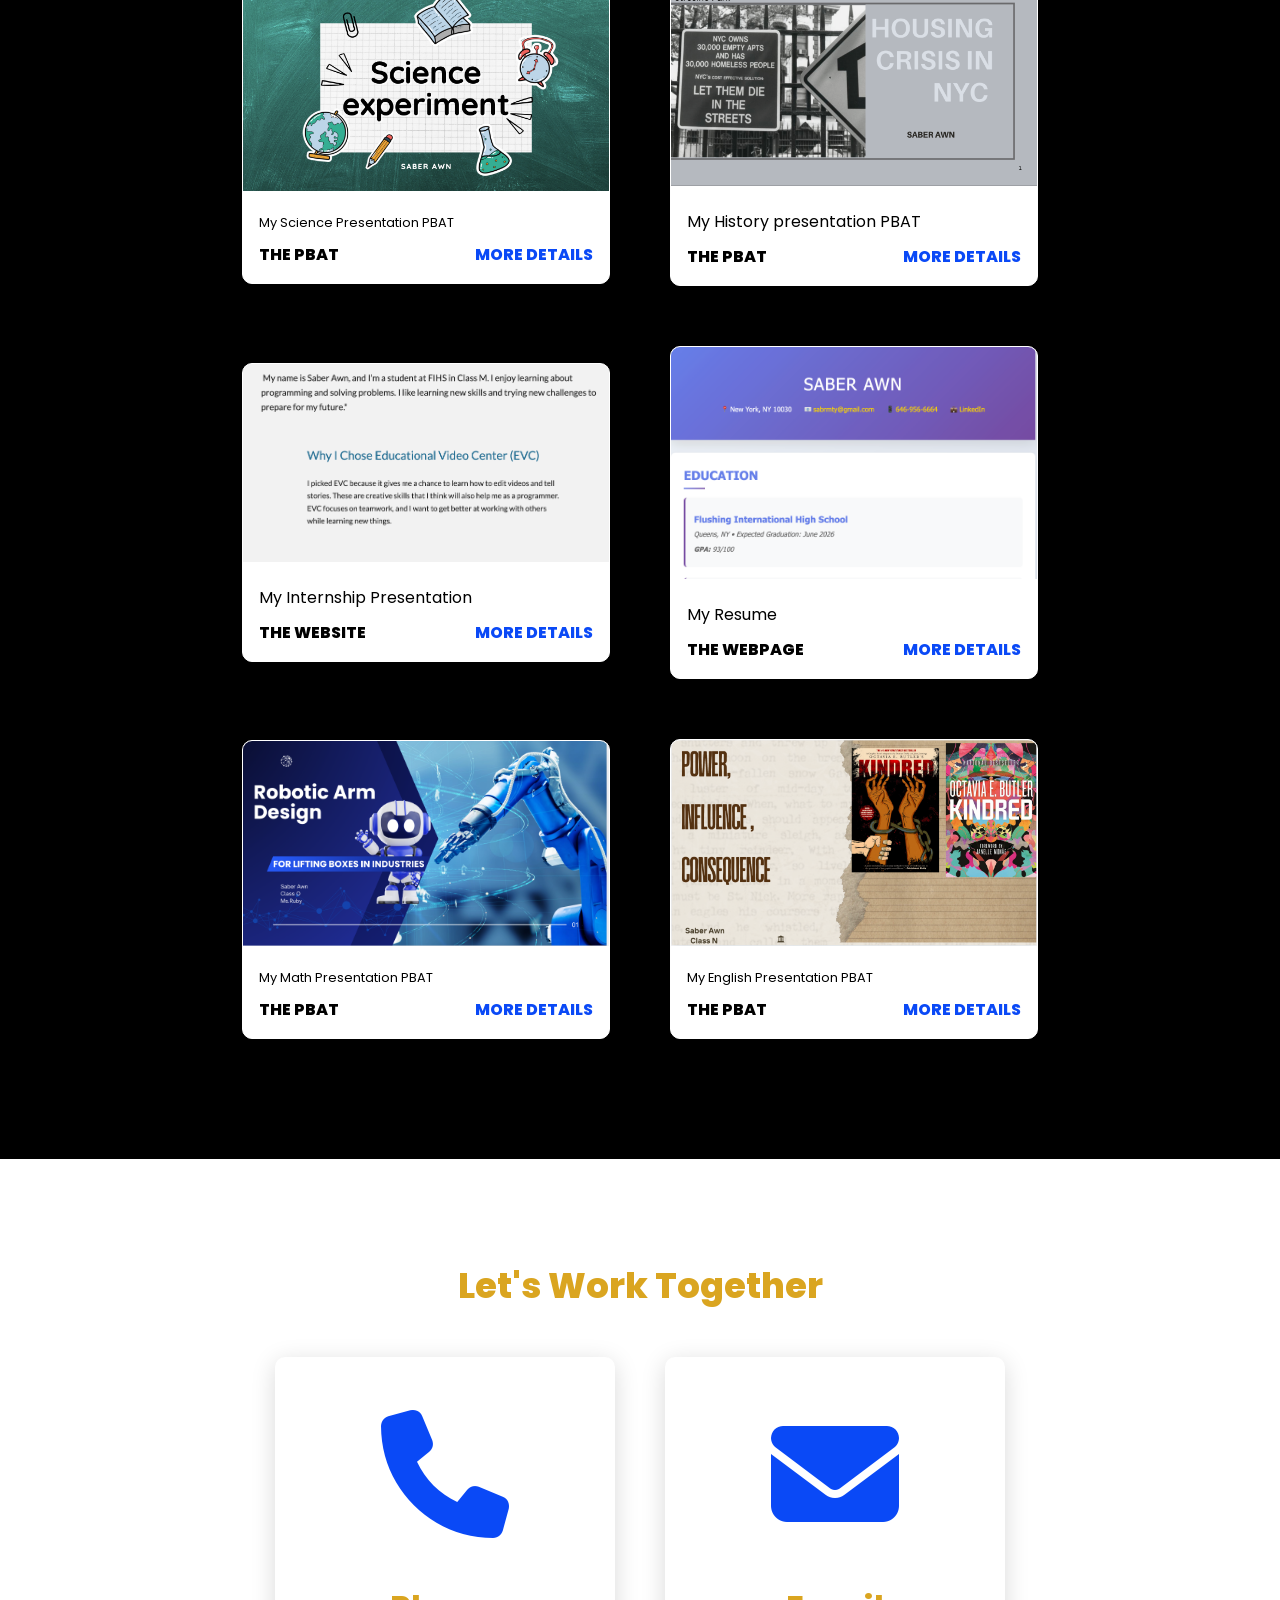
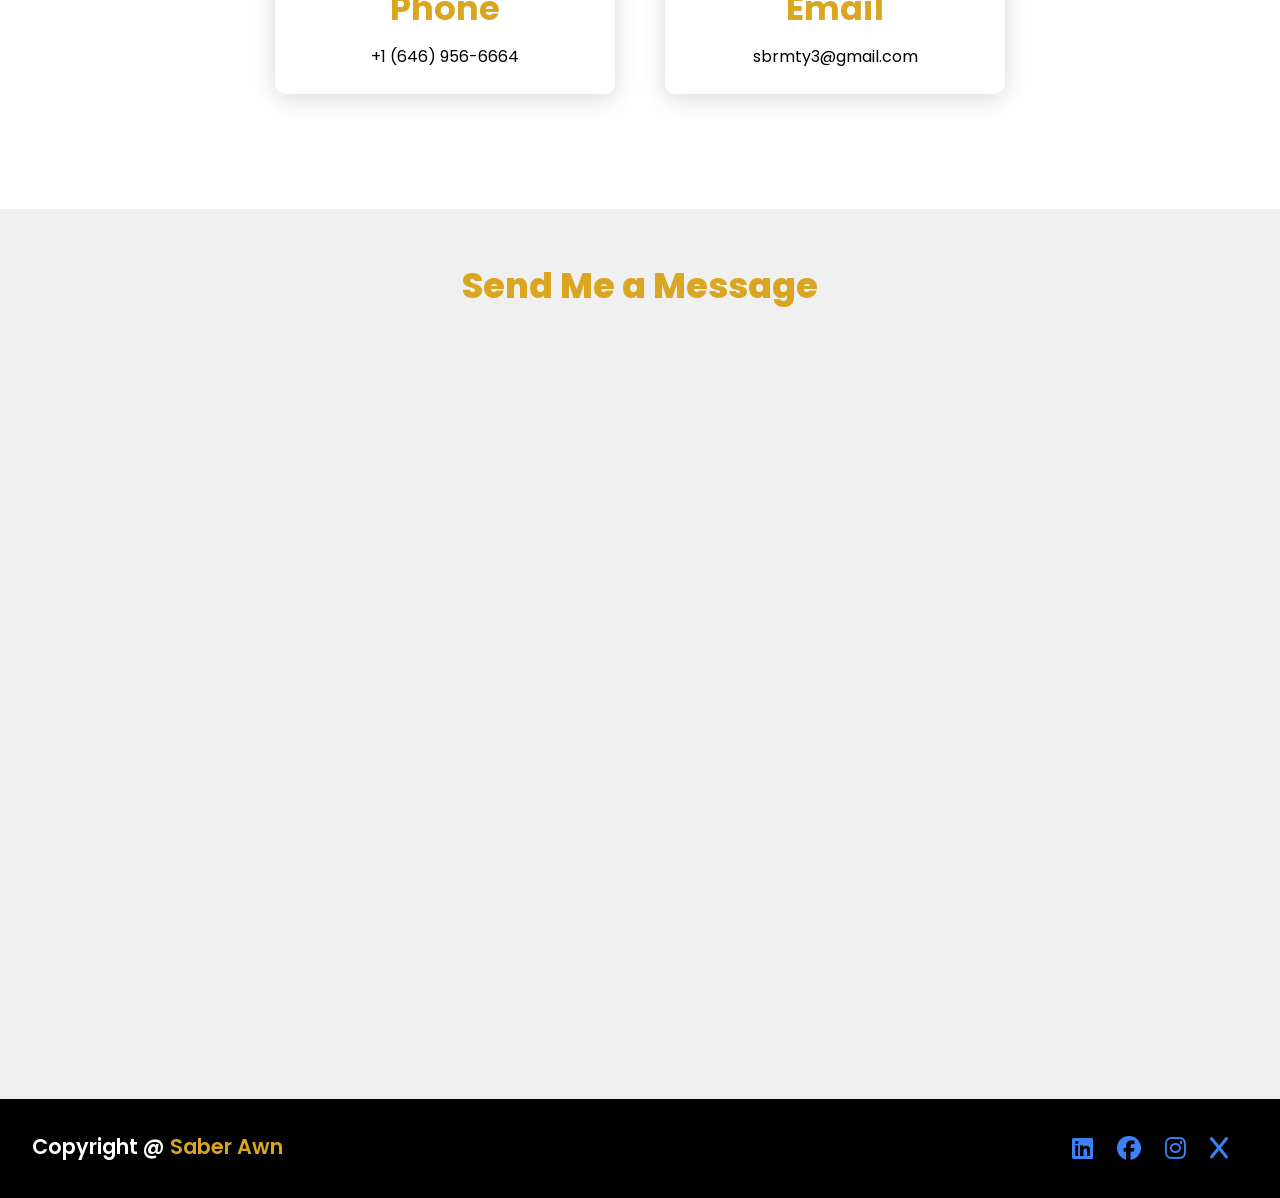
==== commit 5510e642: "Update website" ====
--- a/index.html
+++ b/index.html
@@ -155,6 +155,32 @@
                     <strong class="project-title">
                         <span>The Webpage</span>
                         <a href="./Resume/my_resume.html" class="More-details">More Details</a>
+                    </strong>
+                </div>
+            </div>
+            <div class="content">
+            <div class="project-card">
+                <div class="project-image">
+                    <img src="images/math.png"/>
+                </div>
+                <div class="project-info">
+                    <p class="project-category">My Math Presentation PBAT</p>
+                    <strong class="project-title">
+                        <span>The PBAT</span>
+                        <a href="pdf/Robotic%20Arm%20Design%20for%20Industrial%20Lifting%20(3).pdf" class="More-details">More Details</a>
+                    </strong>
+                </div>
+            </div>
+            <div class="content">
+            <div class="project-card">
+                <div class="project-image">
+                    <img src="images/english.png"/>
+                </div>
+                <div class="project-info">
+                    <p class="project-category">My English Presentation PBAT</p>
+                    <strong class="project-title">
+                        <span>The PBAT</span>
+                        <a href="pdf/PBAT%20ENGLISH%20KINDRED%20(2).pdf" class="More-details">More Details</a>
                     </strong>
                 </div>
             </div>
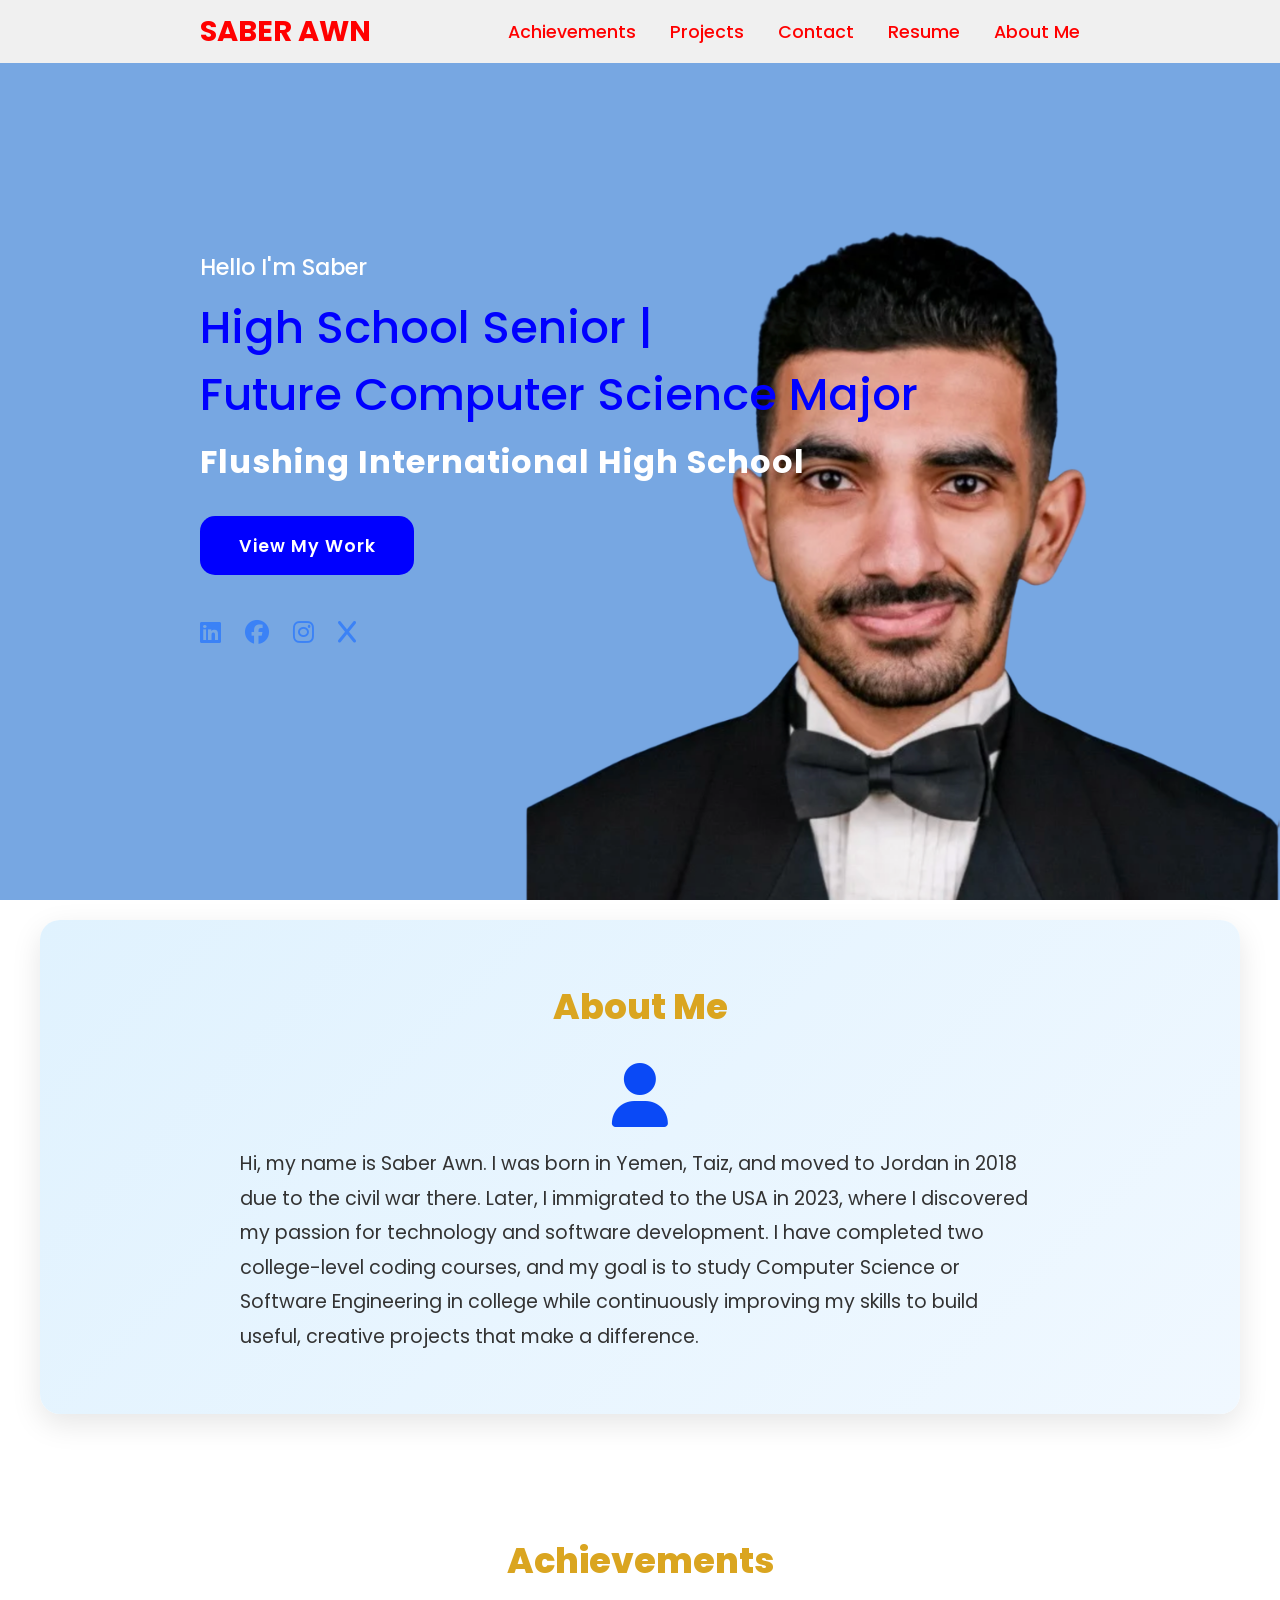
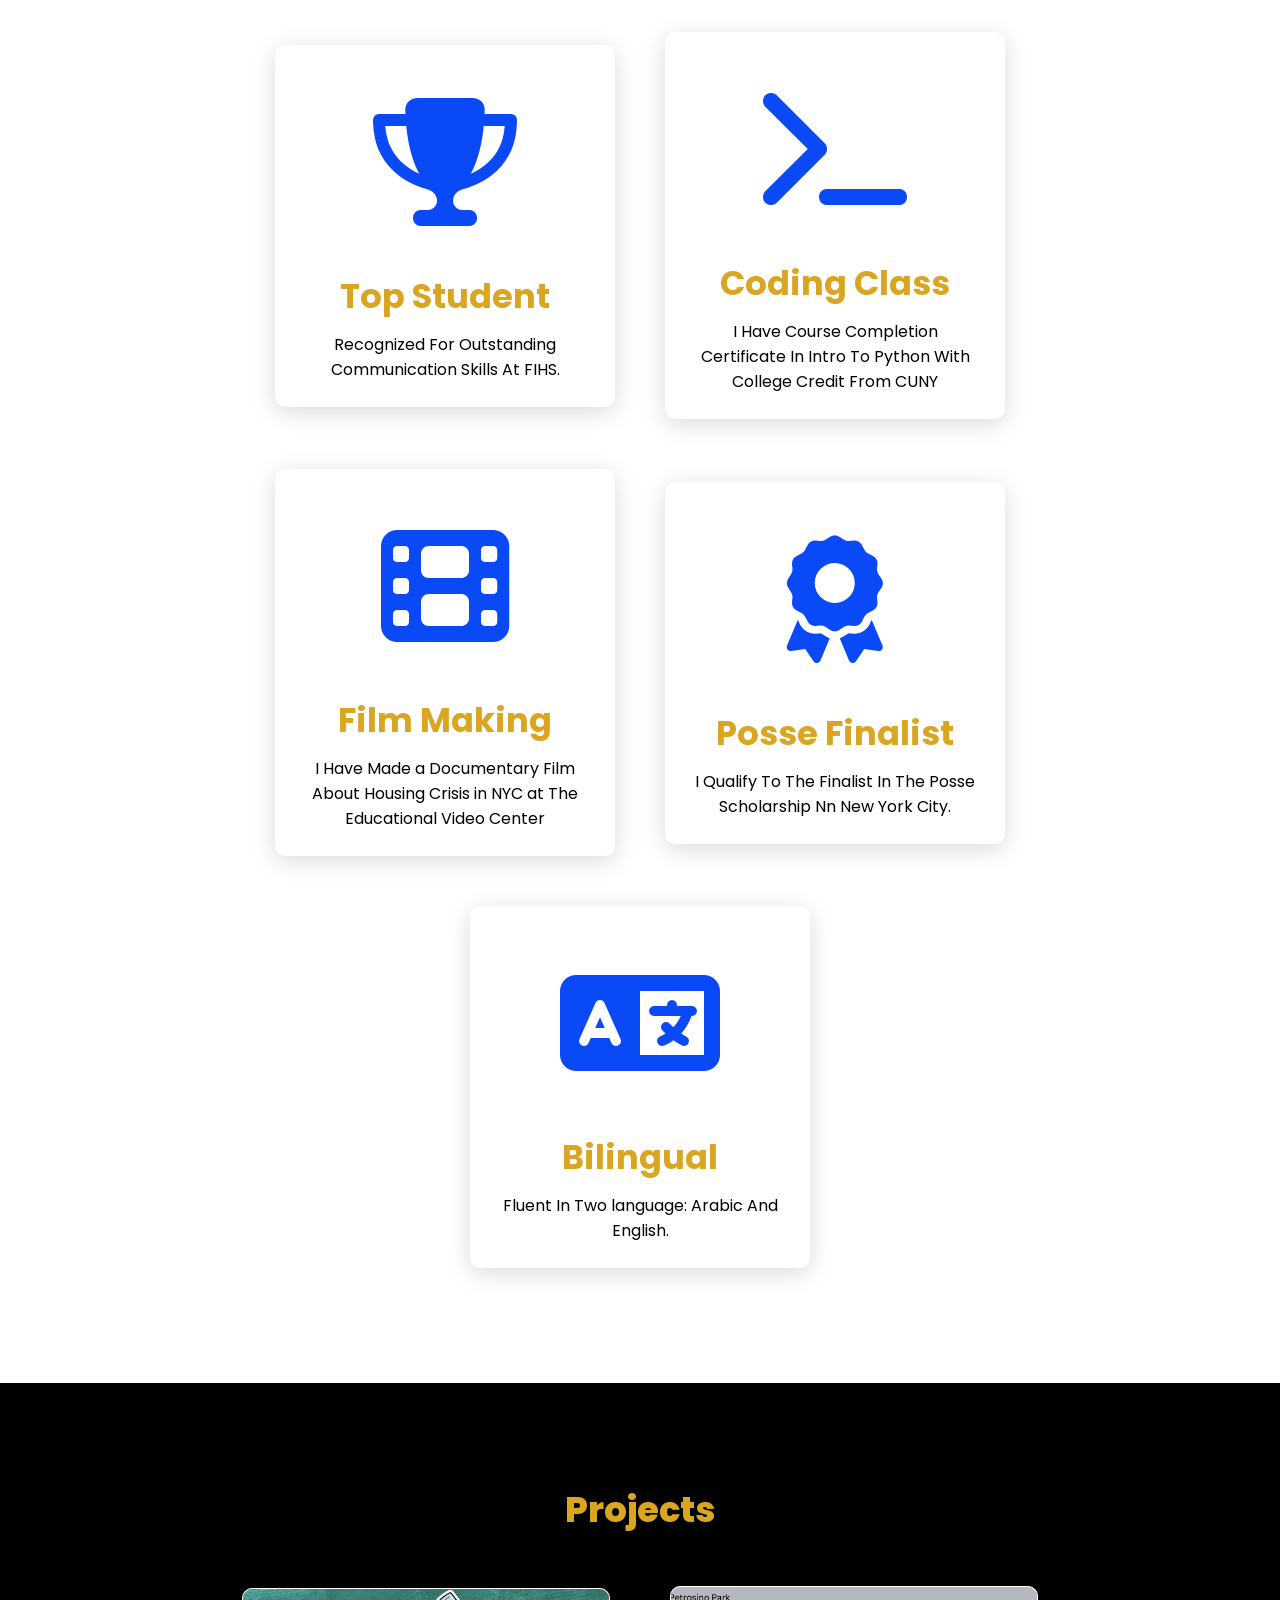
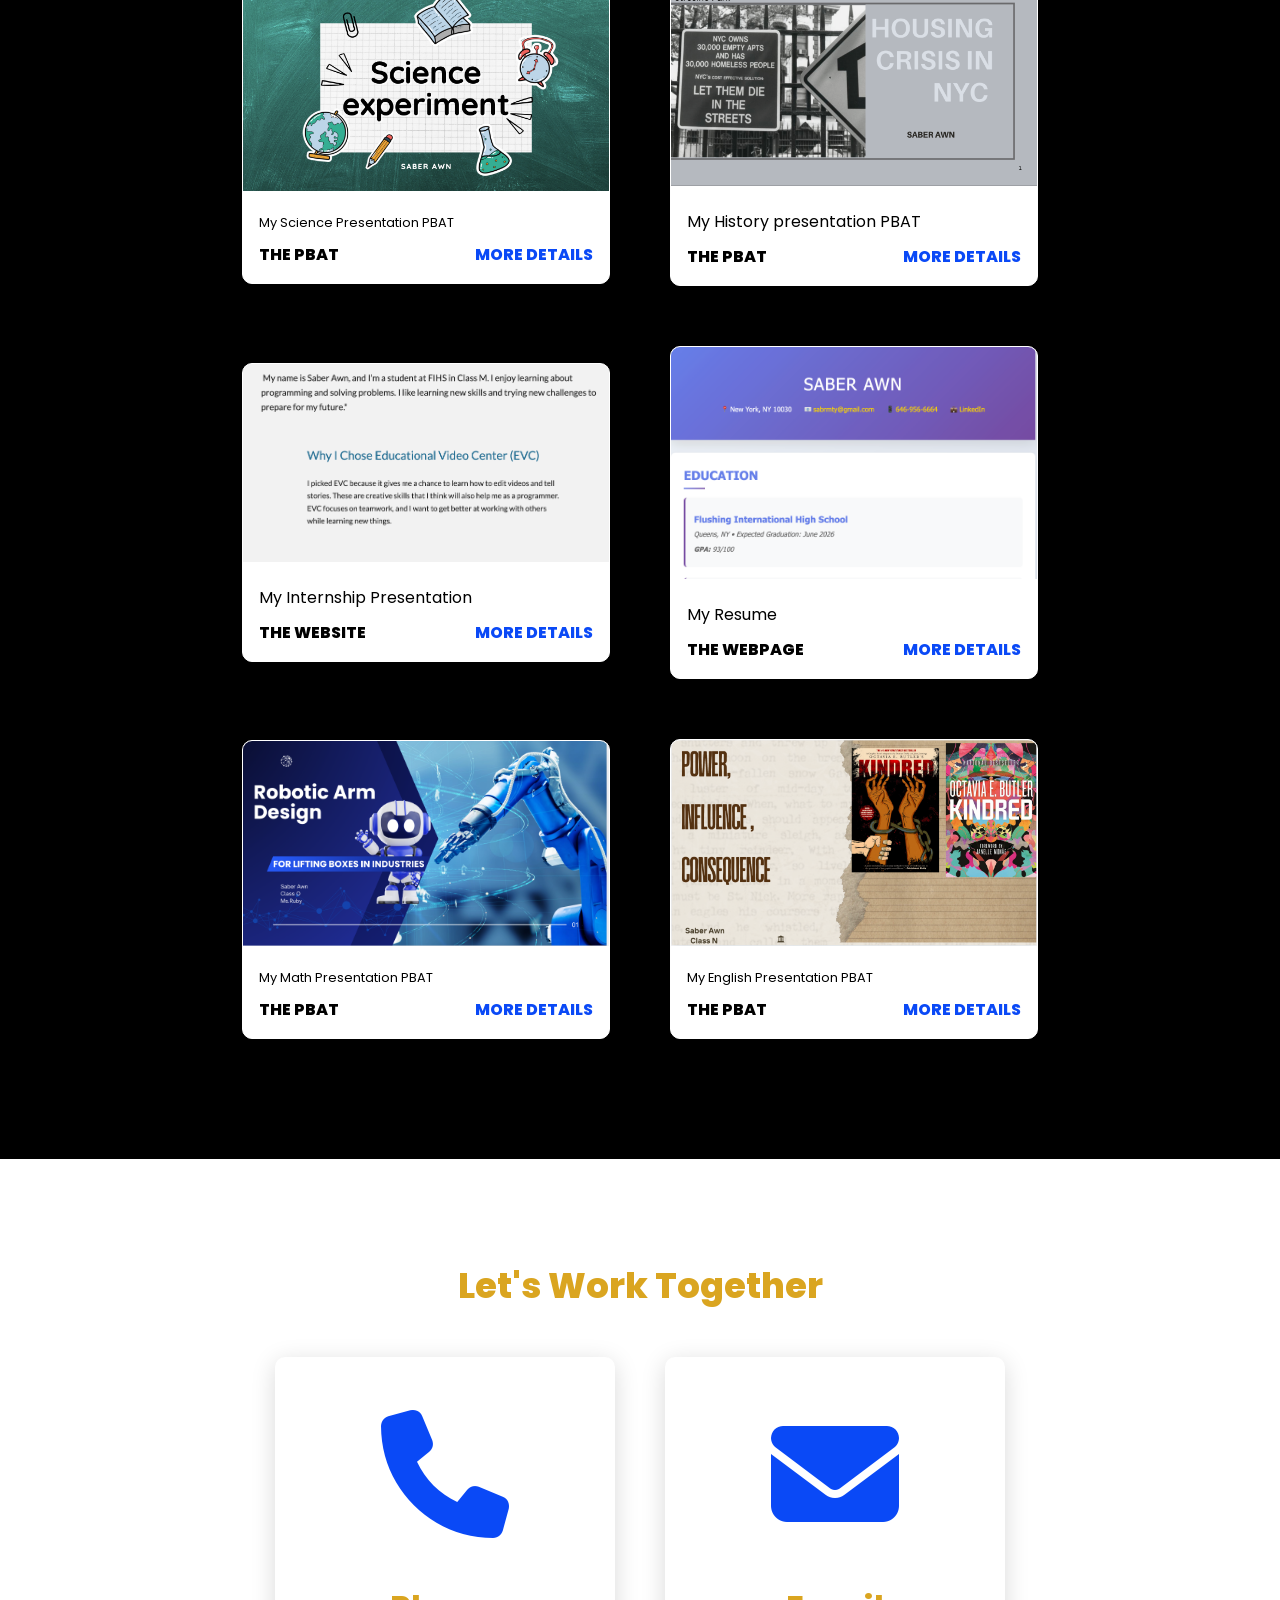
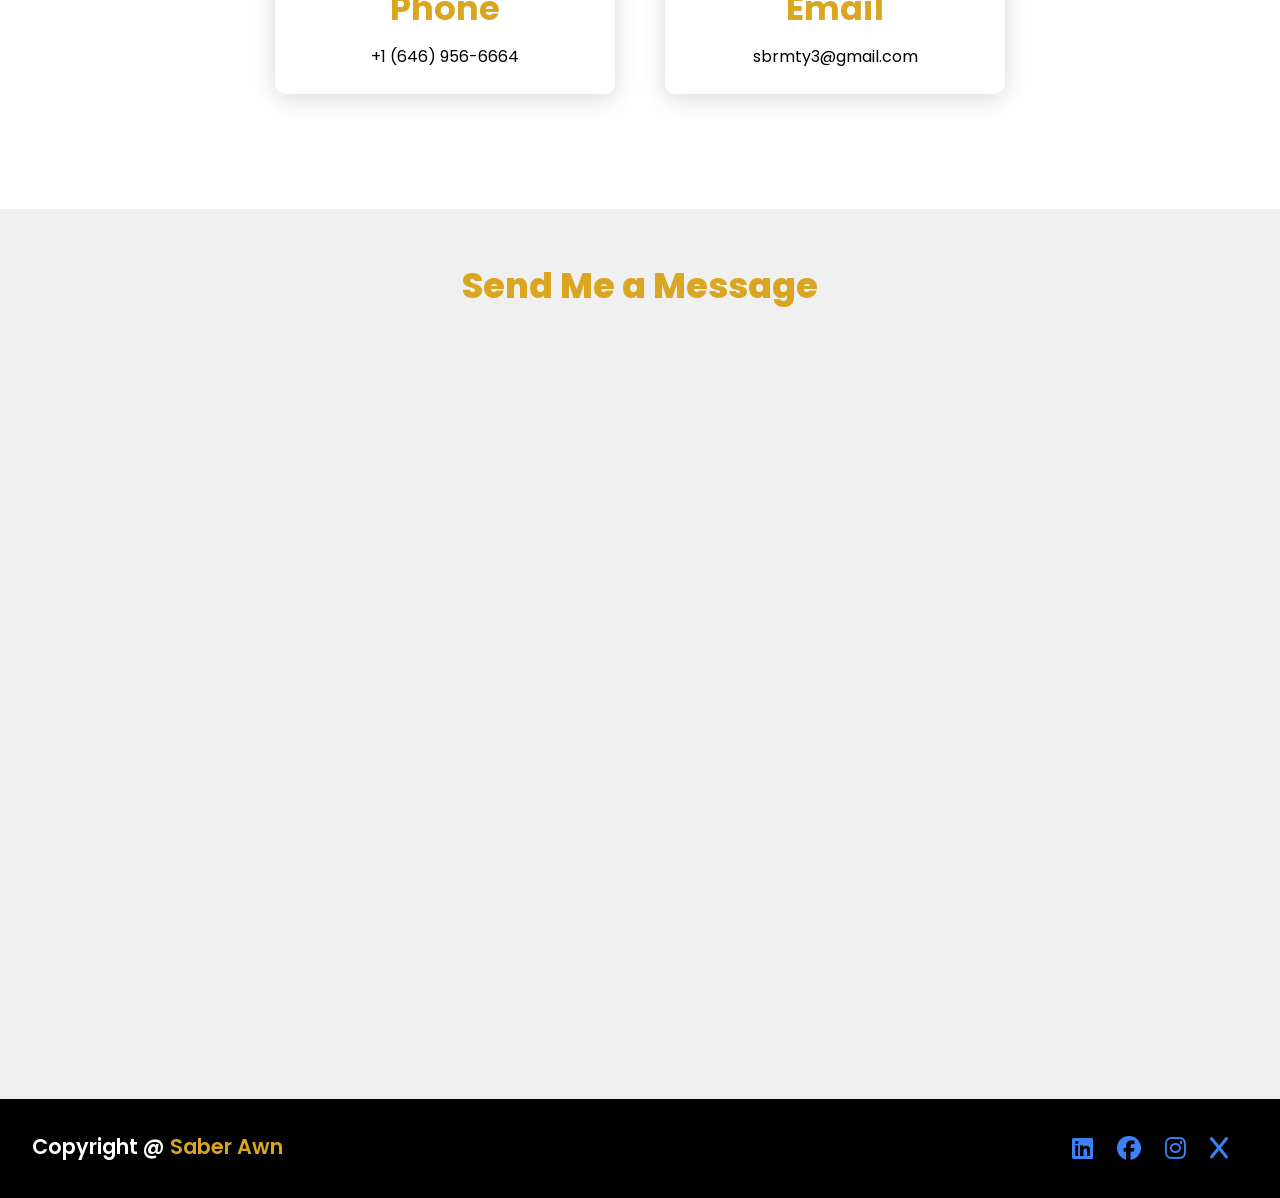
==== commit 774fe32b: "Update website" ====
--- a/index.html
+++ b/index.html
@@ -185,7 +185,7 @@
                 </div>
             </div>
         </div>
-    </section>
+     </section>
     <section class="cards contact" id="contact">
         <h2 class="title">Let's Work Together</h2>
         <div class="content">
--- a/style.css
+++ b/style.css
@@ -48,7 +48,7 @@
     min-height: 100vh;
     display: flex;
     align-items: center ;
-    background: url(images/new\ picture.png) no-repeat;
+    background: url(images/saberimage.png) no-repeat;
     background-size: cover;
     background-position: right center;
     background-attachment: fixed;
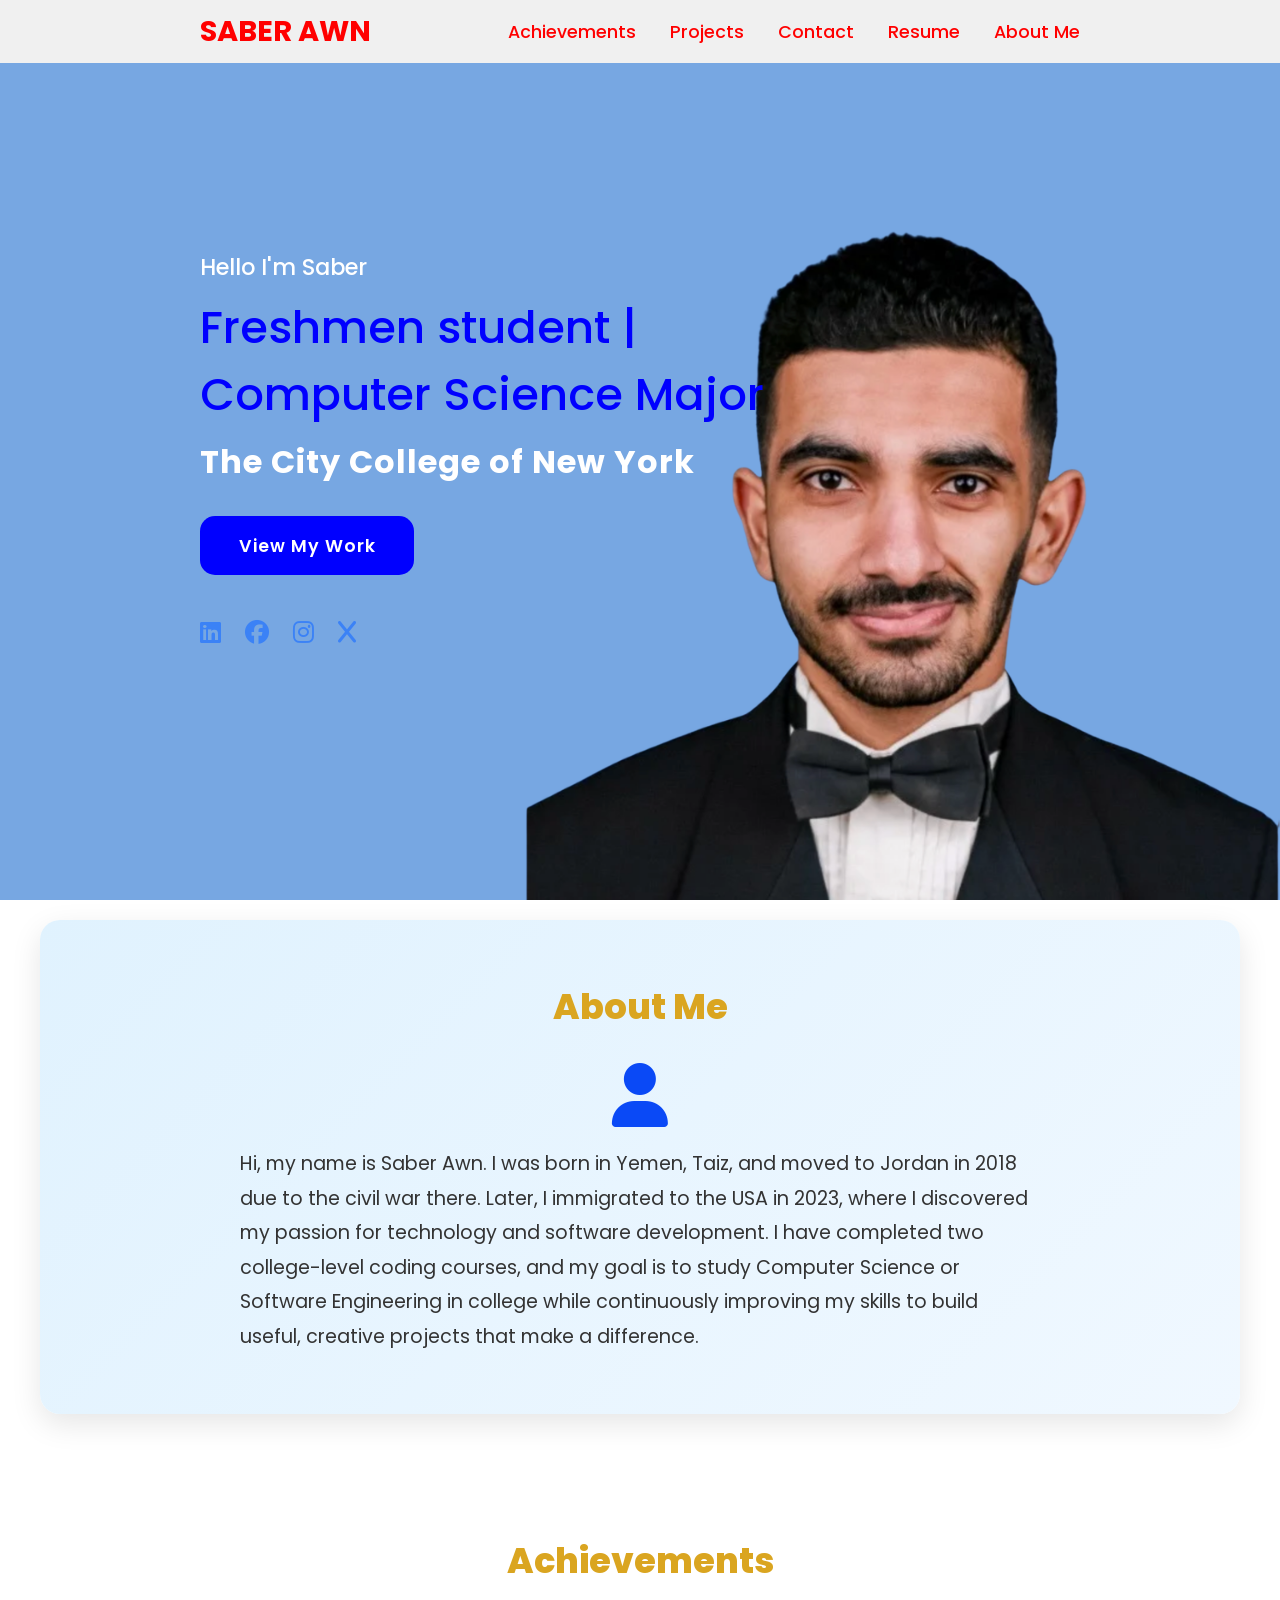
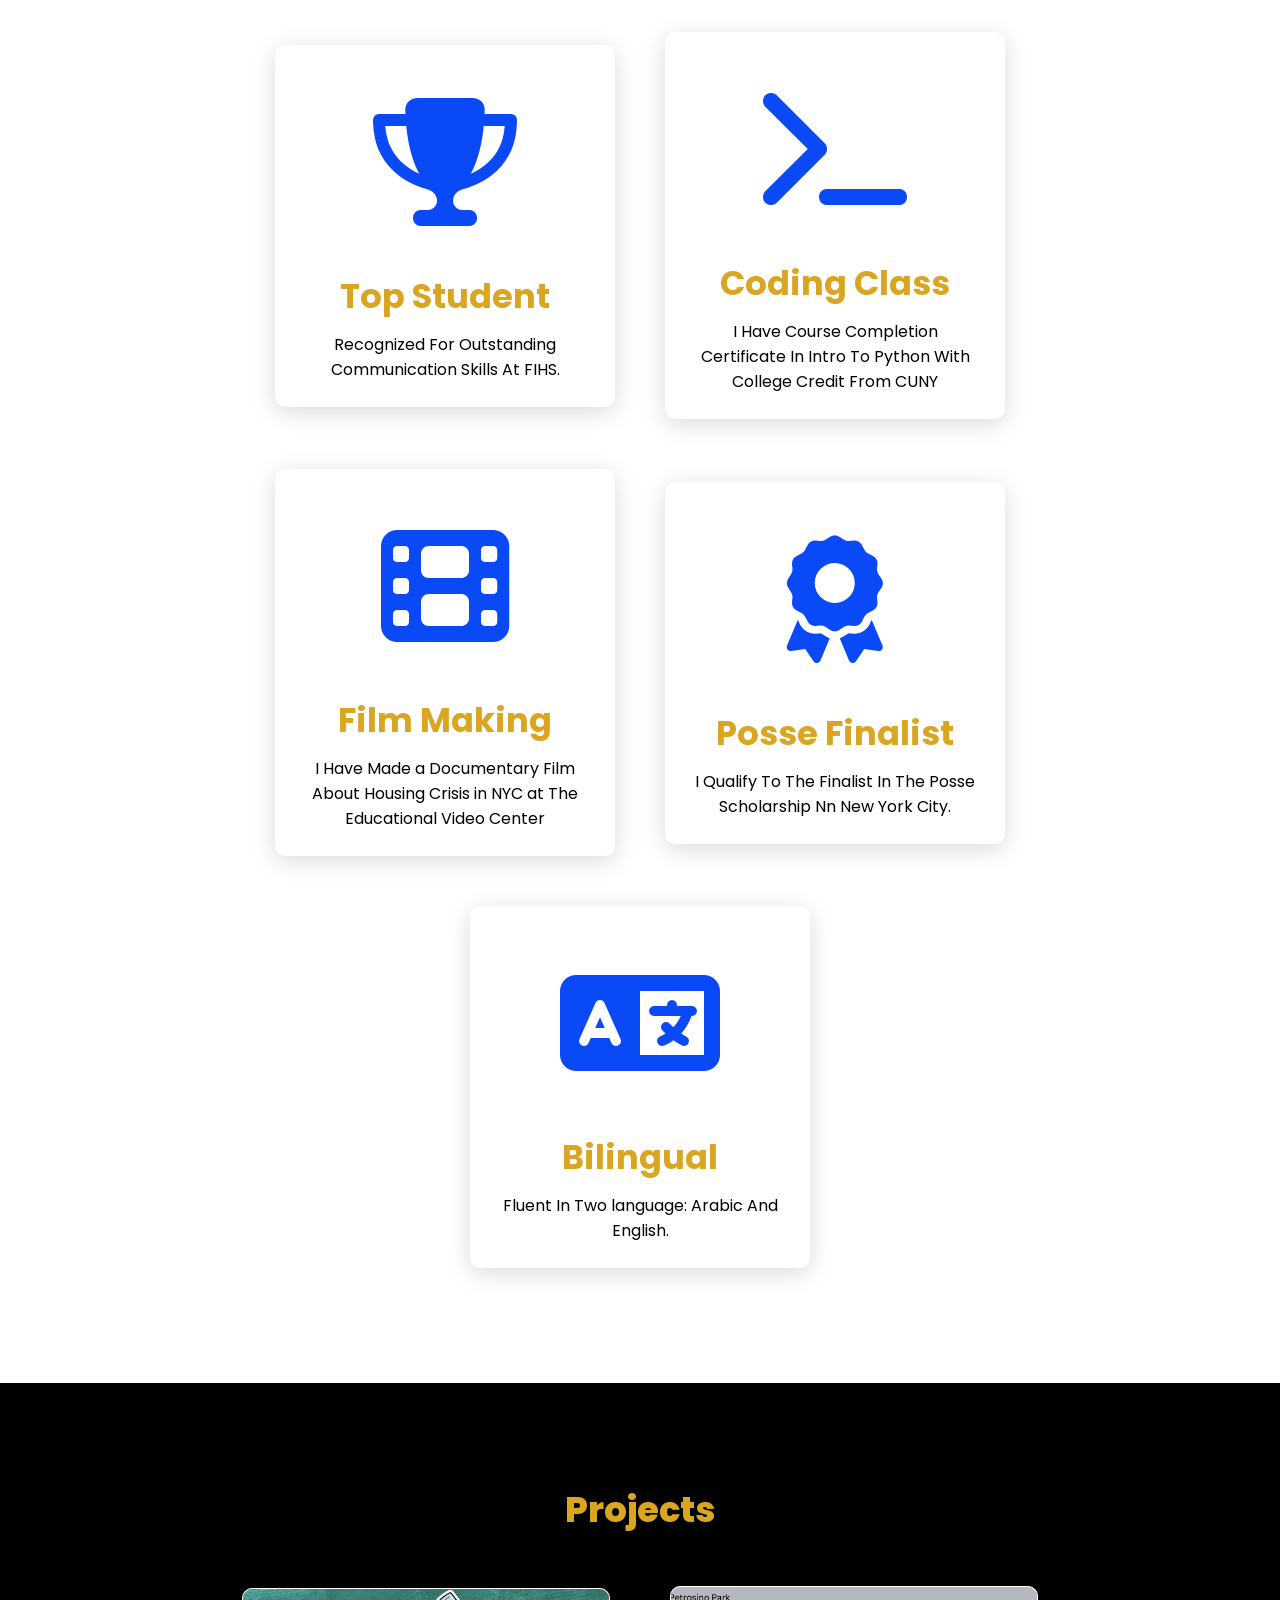
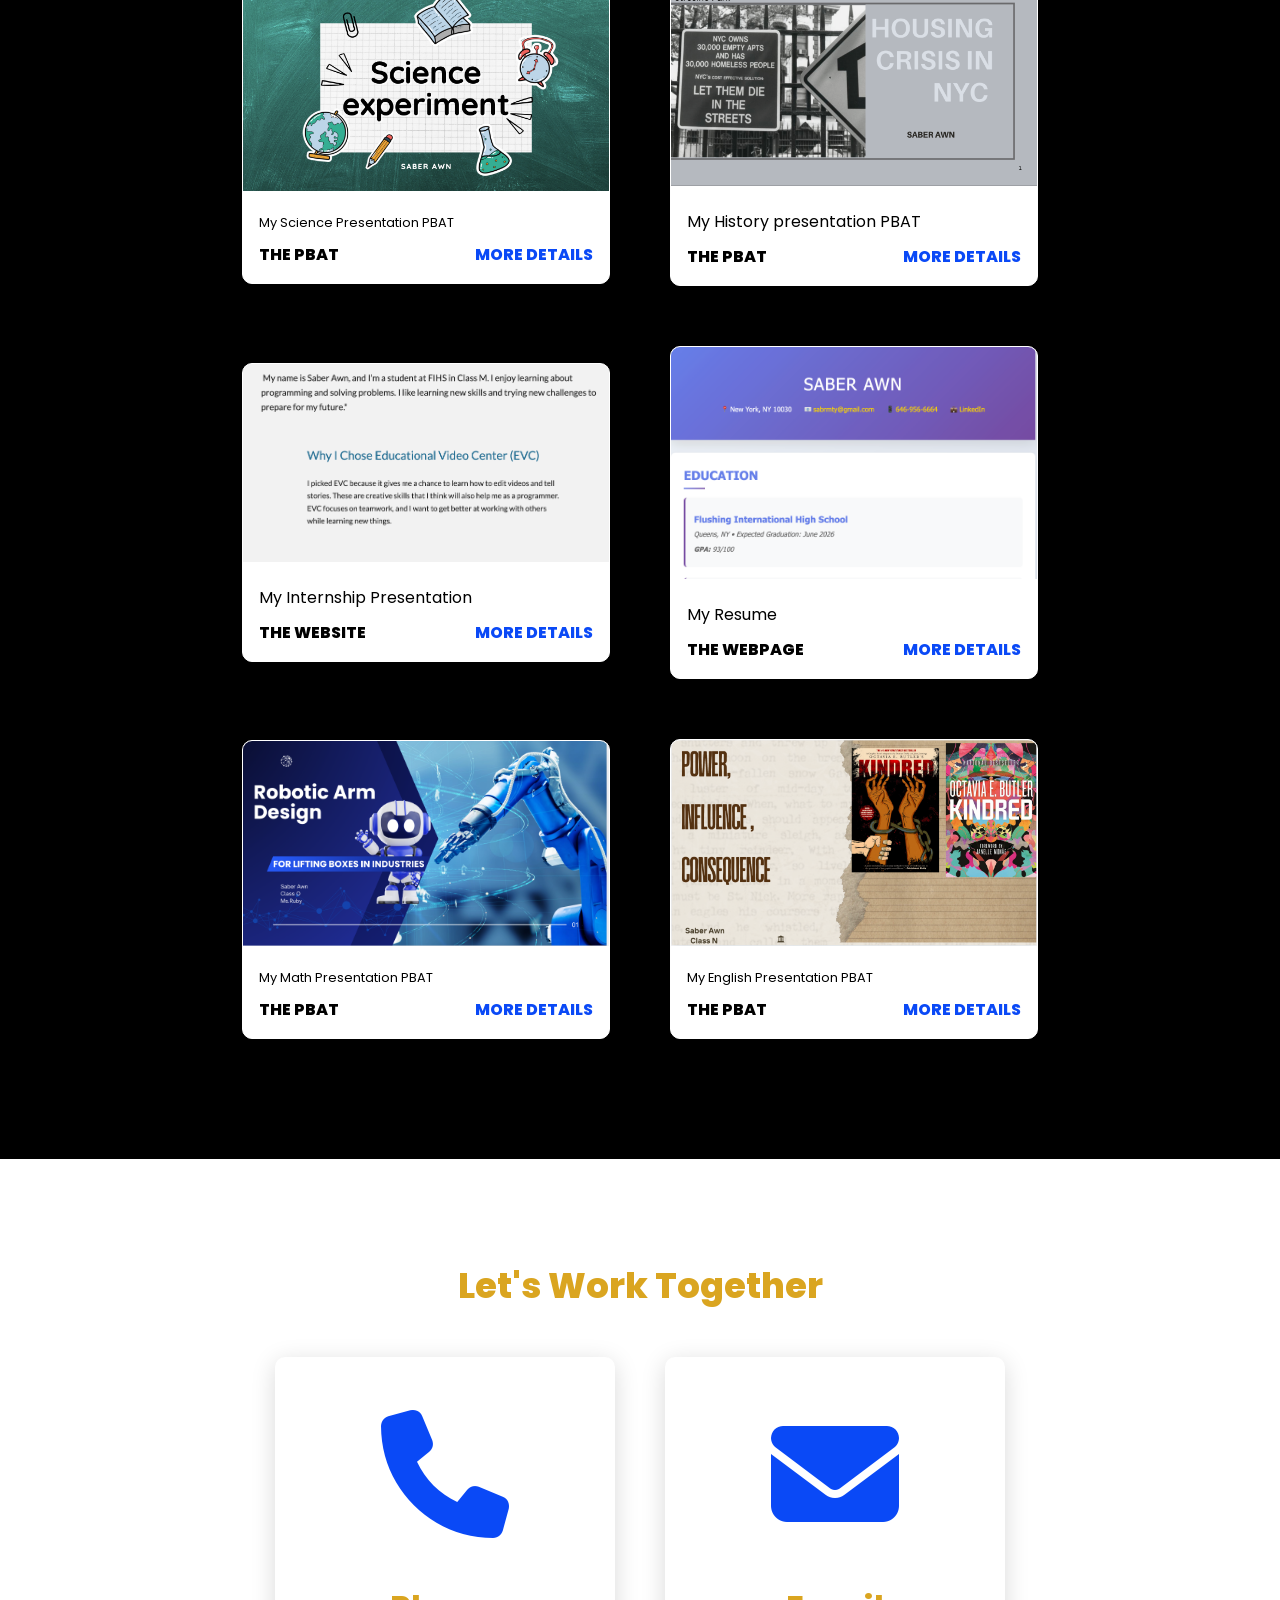
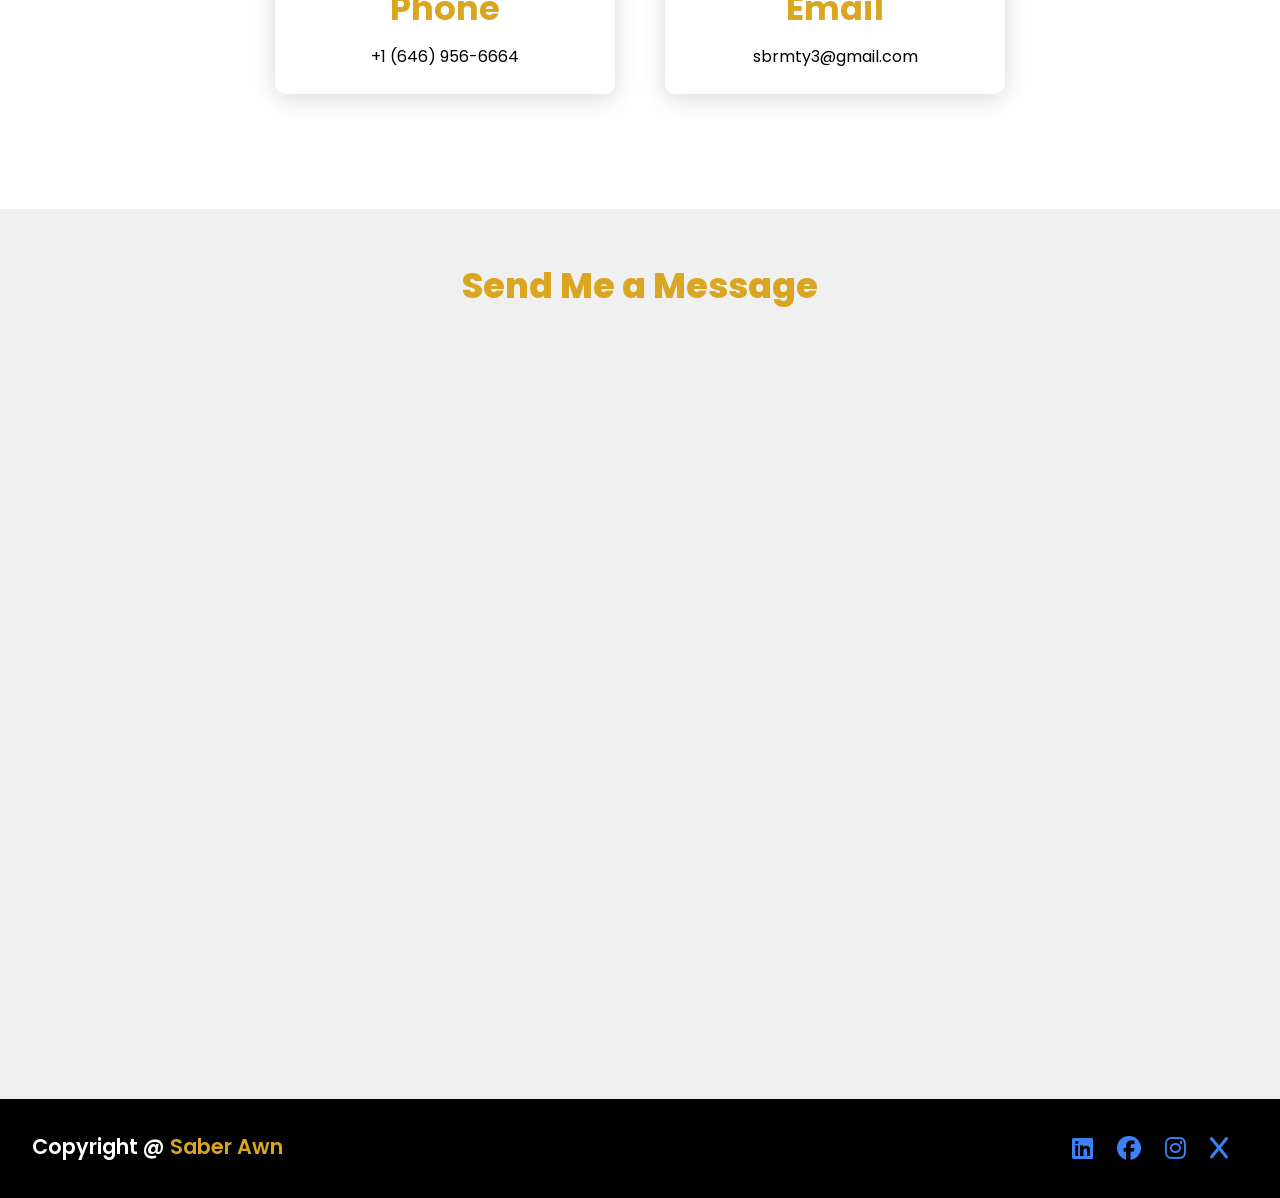
==== commit 79ac59b7: "Update the schools" ====
--- a/index.html
+++ b/index.html
@@ -31,8 +31,8 @@
 
     <section class="main">
         <div>
-            <h2>Hello I'm Saber <br><span>High School Senior | <br>Future Computer Science Major</span></h2>
-            <h3> Flushing International High School</h3>
+            <h2>Hello I'm Saber <br><span>Freshmen student | <br>Computer Science Major</span></h2>
+            <h3> The City College of New York</h3>
             <a href="#projects" class="main-btn ">View My Work</a>
             <div class="soial-icons">
                 <a href="https://www.linkedin.com/in/saber-awn-20b7562ba/"><i class="fa-brands fa-linkedin"></i></a>
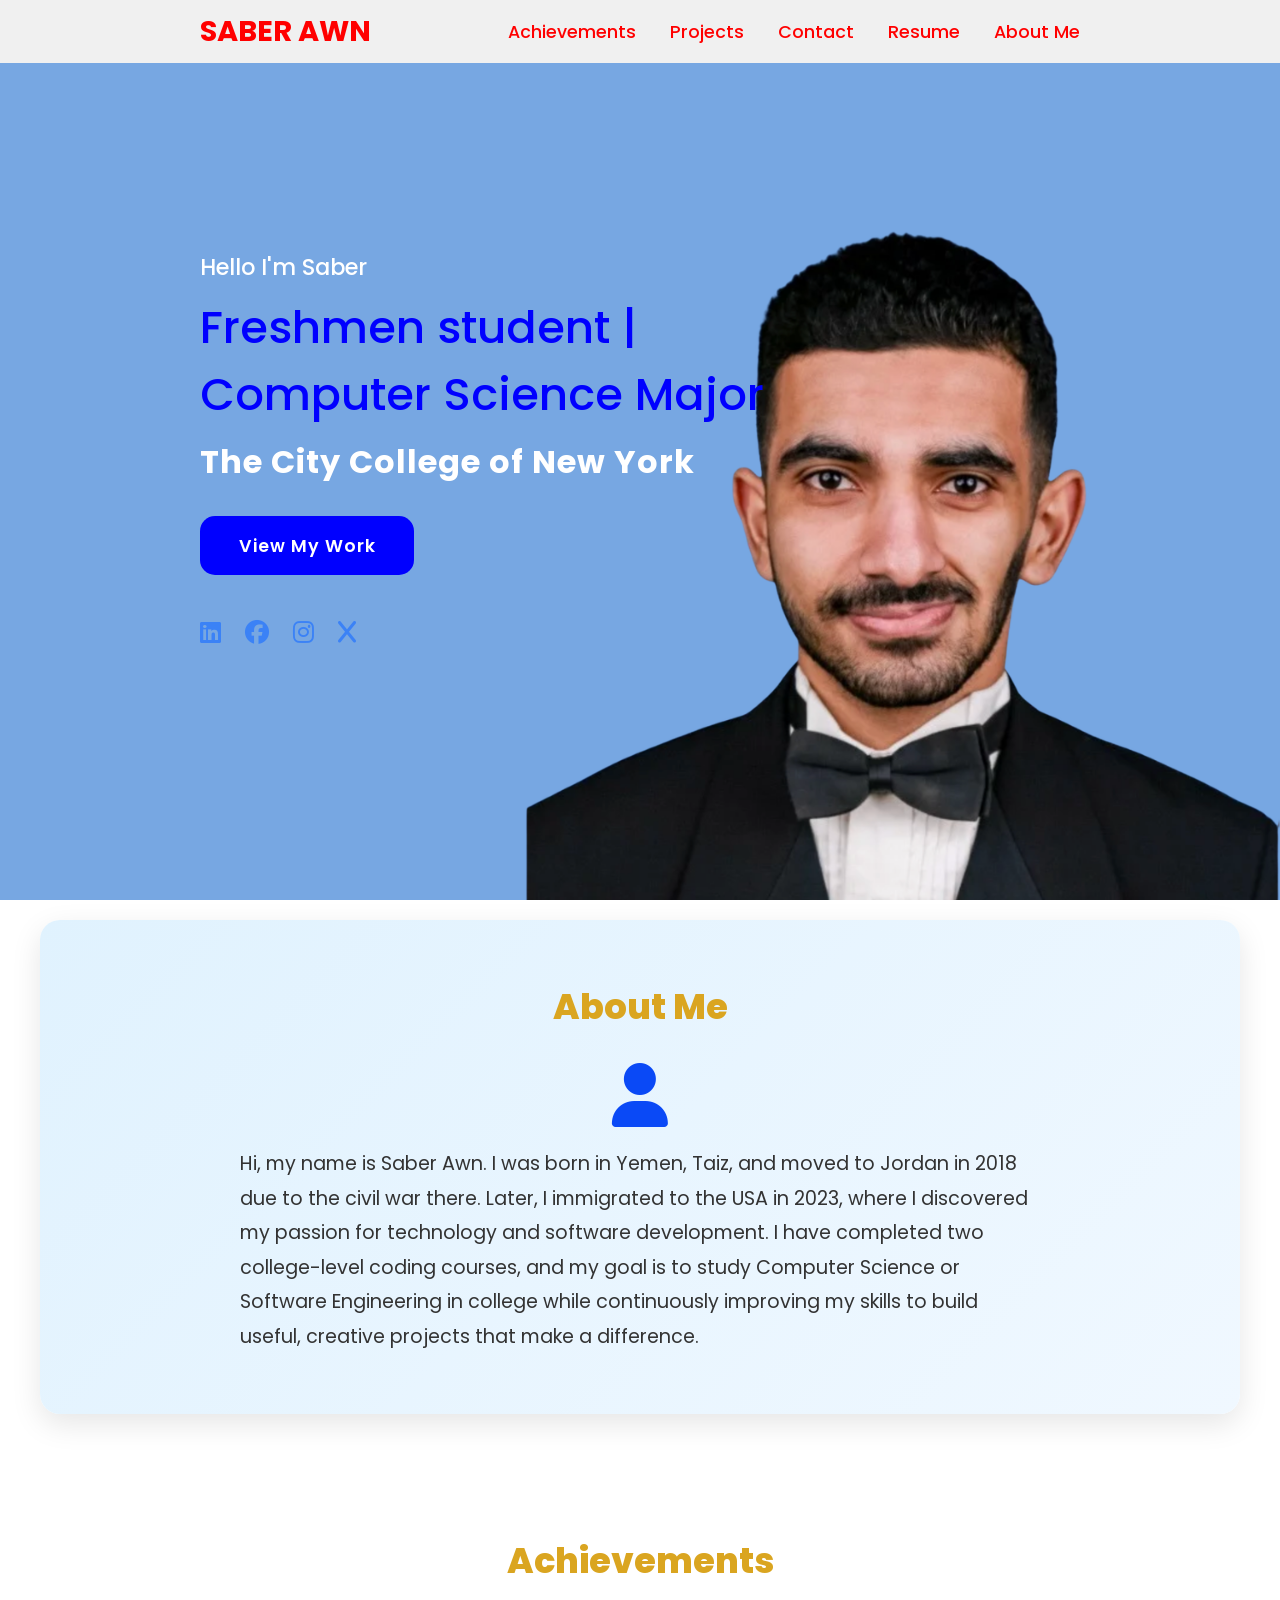
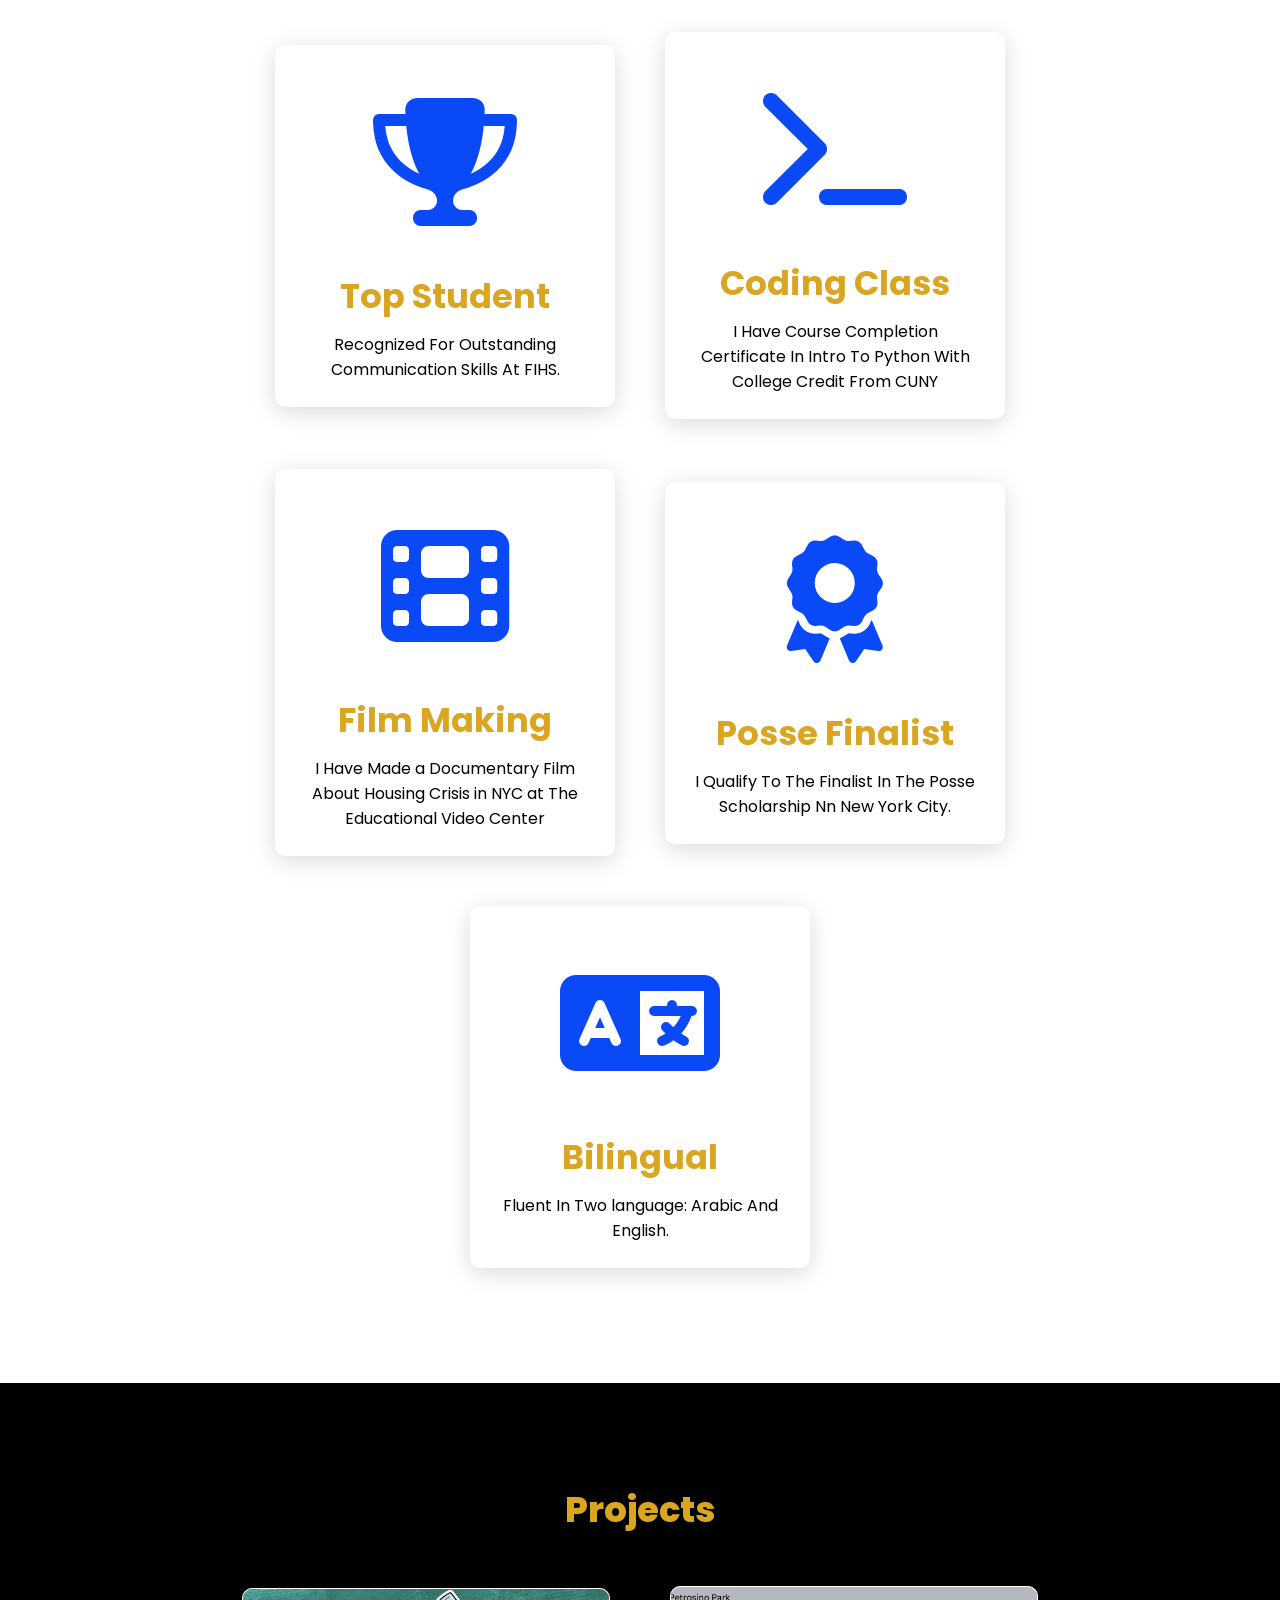
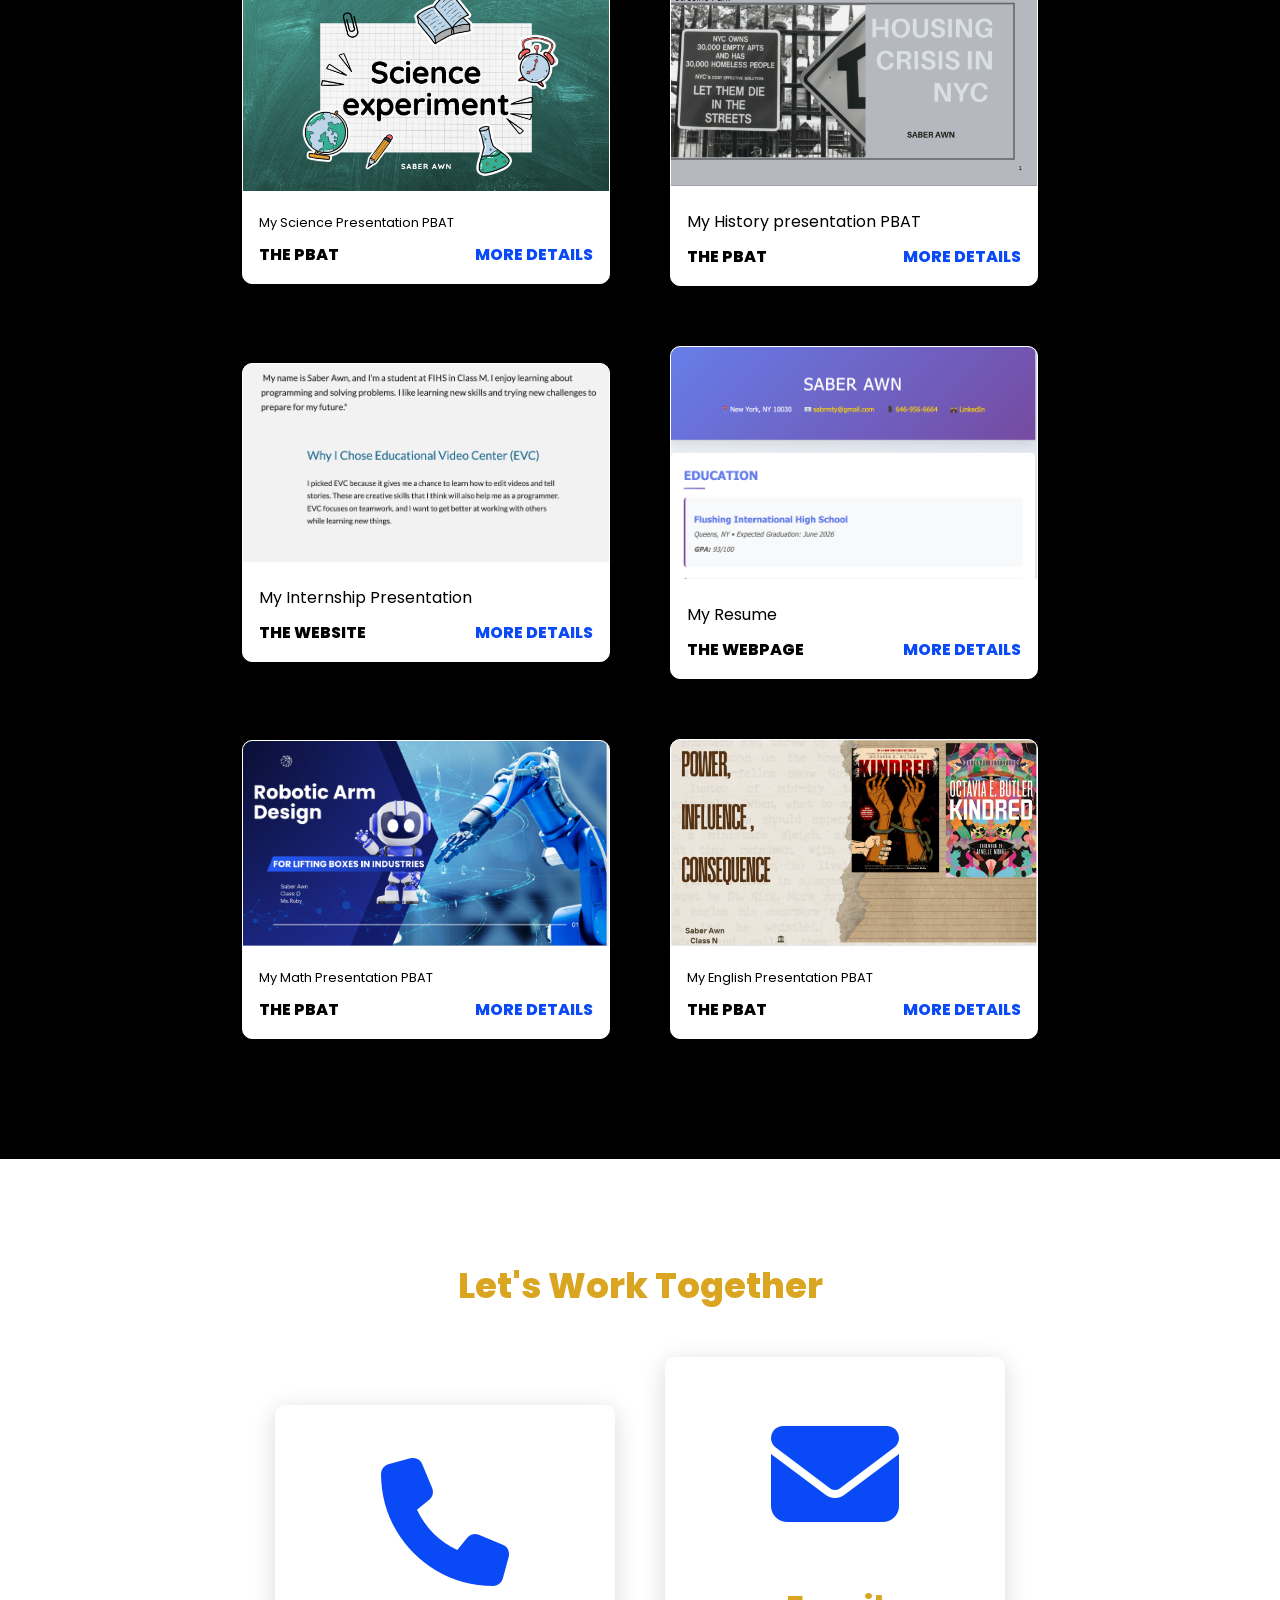
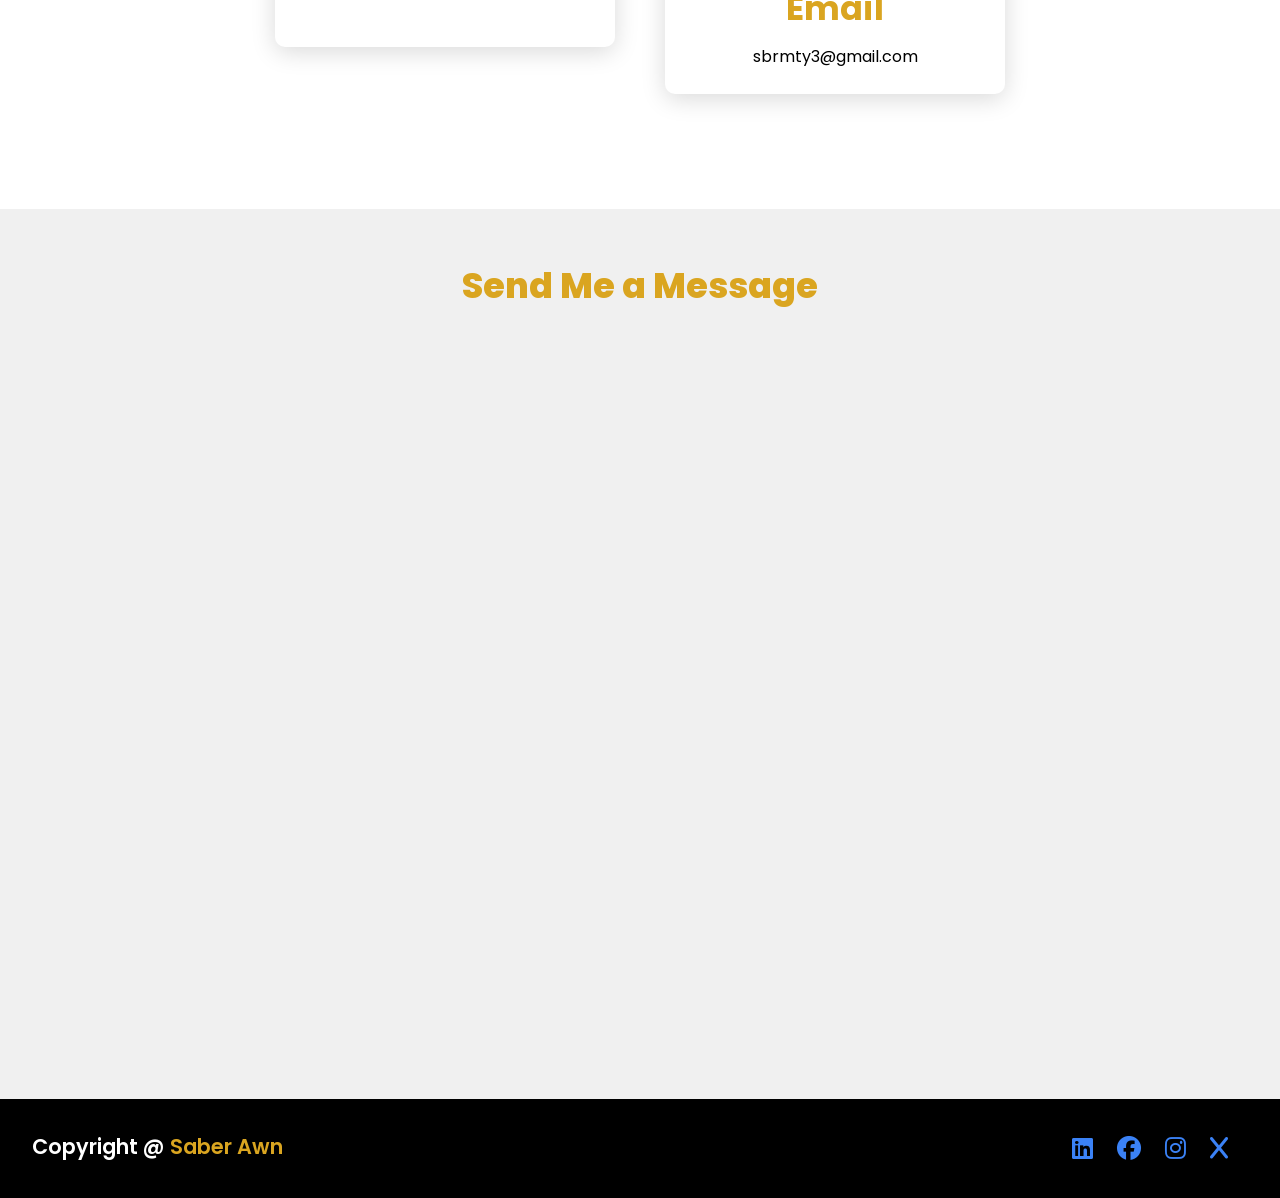
==== commit 49dc68d9: "Update website" ====
--- a/index.html
+++ b/index.html
@@ -192,10 +192,6 @@
             <div class="card">
                 <div class="icon">
                     <i class="fas fa-phone"></i>
-                </div>
-                <div class="info">
-                    <h3>Phone</h3>
-                    <p><a href="sms:+16469566664" style="text-decoration: none; color: inherit;">+1 (646) 956-6664</a></p>
                 </div>
             </div>
             <div class="card">
--- a/style.css
+++ b/style.css
@@ -135,6 +135,17 @@
     transform: scale(1.1);
 }
 
+/* Mobile: show the full background image without cropping so the
+   whole face is visible on narrow screens */
+@media (max-width: 1023px){
+    .main {
+        background-position: 81% center;
+        background-size: 330% auto;
+        background-attachment: scroll;
+        background-color: #000;
+    }
+}
+
 .soial-icons a {
     color: #fff;
     font-size: 1.7em;
